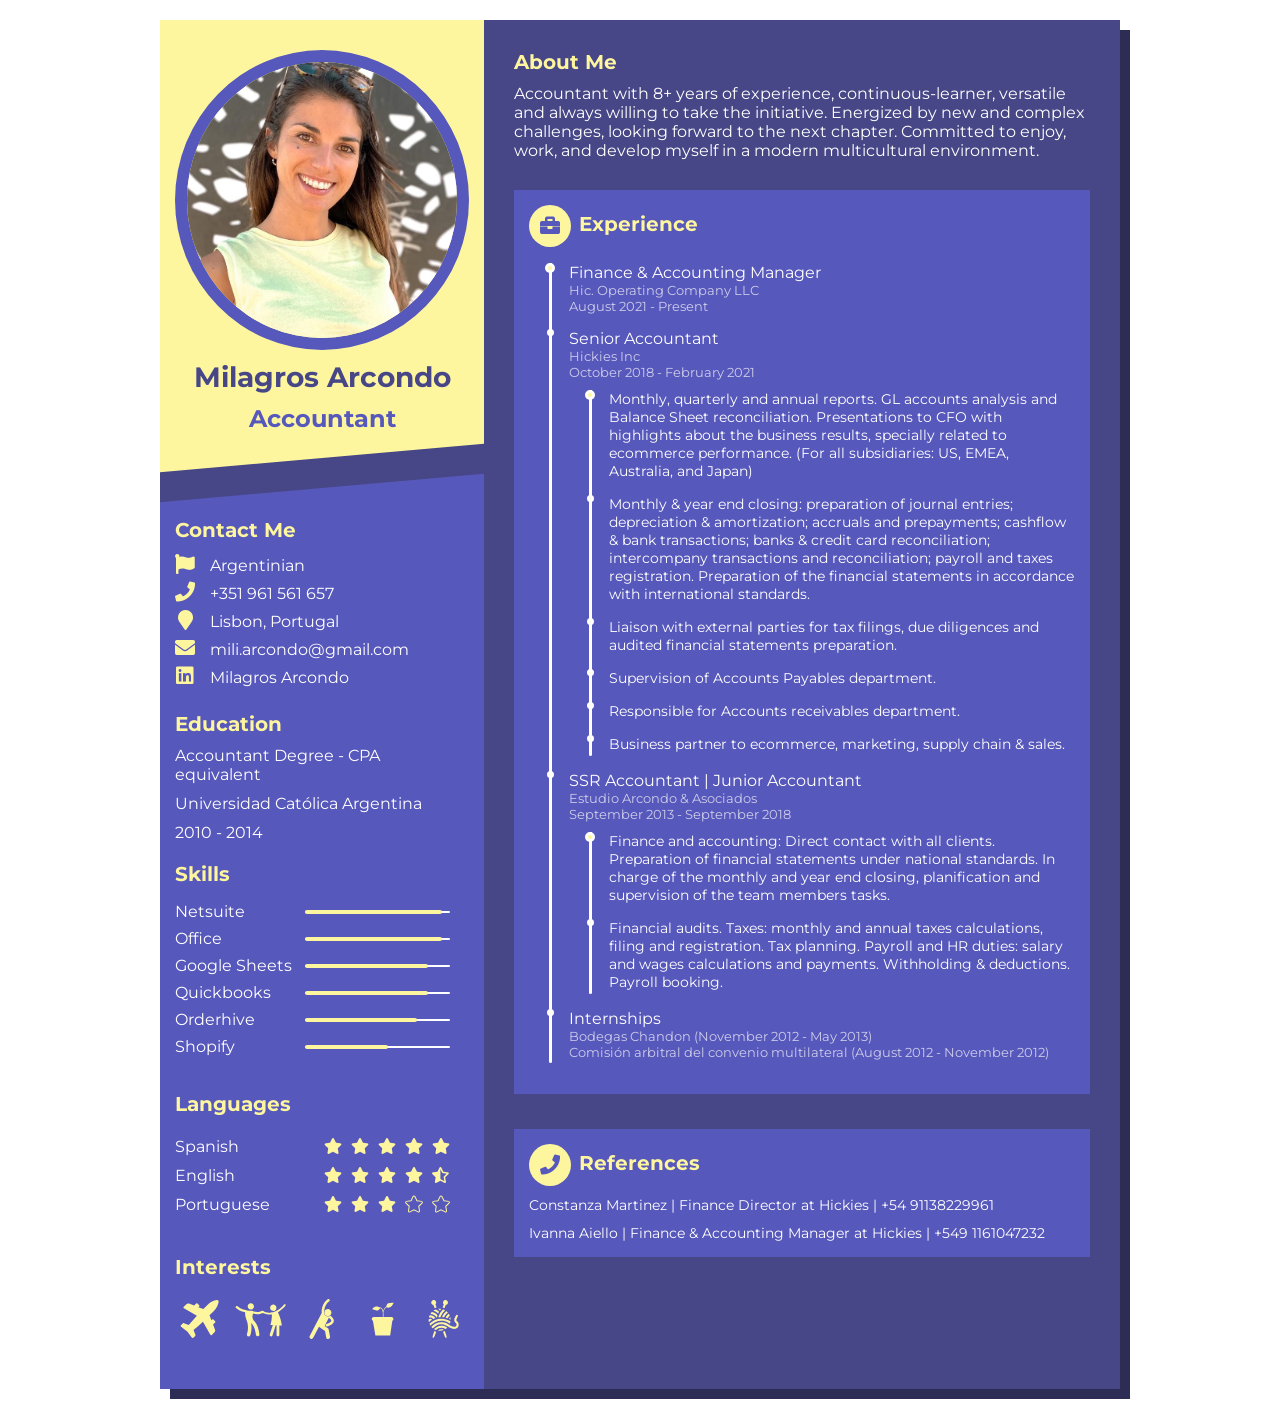
==== index.html @ 3b84fc16 "reorganize" ====
<html>
  <head>
    <meta
      name="viewport"
      content="width=device-width, initial-scale=1"
    />
    <link
      rel="stylesheet"
      href="https://cdnjs.cloudflare.com/ajax/libs/font-awesome/5.2.0/css/all.css"
    />
    <link rel="stylesheet" href="index.css" type="text/css" />
    <script src="https://cdnjs.cloudflare.com/ajax/libs/jquery/2.2.4/jquery.min.js"></script>
    <script src="index.js"></script>
  </head>
  <body>
    <div class="resume">
      <div class="base">
        <div class="profile">
          <div class="photo">
            <img src="./mili.jpeg" alt="Milagros Arcondo" />
          </div>
          <div class="info">
            <h1 class="name">Milagros Arcondo</h1>
            <h2 class="job">Accountant</h2>
          </div>
        </div>

        <div class="contact">
          <h3>Contact Me</h3>
          <div class="call">
            <i class="fas fa-flag"></i><span>Argentinian</span>
          </div>
          <div class="call">
            <a href="tel:+351961561657"
              ><i class="fas fa-phone"></i
              ><span>+351 961 561 657</span></a
            >
          </div>
          <div class="address">
            <a
              href="https://goo.gl/maps/beB5qYhvzQ7PGoXE7?coh=178572&entry=tt"
              ><i class="fas fa-map-marker"></i
              ><span>Lisbon, Portugal</span></a
            >
          </div>
          <div class="email">
            <a href="mailto:mili.arcondo@gmail.com"
              ><i class="fas fa-envelope"></i
              ><span>mili.arcondo@gmail.com</span></a
            >
          </div>
          <!-- <div class="website">
            <a href="http://www.mpoggio.com/" target="_blank">
              <i class="fas fa-home"></i
              ><span>www.mpoggio.com</span></a
            >
          </div> -->
          <div class="website">
            <a
              href="https://www.linkedin.com/in/milagrosarcondo"
              target="_blank"
            >
              <i class="fab fa-linkedin"></i
              ><span>Milagros Arcondo</span></a
            >
          </div>
        </div>
        <div>
          <h3>Education</h3>
          <div>
            <div class="education">
              Accountant Degree - CPA equivalent
            </div>
            <div class="education">
              Universidad Católica Argentina
            </div>
            <div>2010 - 2014</div>
          </div>
        </div>
        <div class="skills-prog">
          <h3>Skills</h3>
          <ul>
            <li data-percent="95">
              <span>Netsuite</span>
              <div class="skills-bar">
                <div class="bar"></div>
              </div>
            </li>
            <li data-percent="95">
              <span>Office</span>
              <div class="skills-bar">
                <div class="bar"></div>
              </div>
            </li>
            <li data-percent="85">
              <span>Google Sheets</span>
              <div class="skills-bar">
                <div class="bar"></div>
              </div>
            </li>
            <li data-percent="85">
              <span>Quickbooks</span>
              <div class="skills-bar">
                <div class="bar"></div>
              </div>
            </li>
            <li data-percent="85">
              <span>Orderhive</span>
              <div class="skills-bar">
                <div class="bar"></div>
              </div>
            </li>
            <li data-percent="75">
              <span>Shopify</span>
              <div class="skills-bar">
                <div class="bar"></div>
              </div>
            </li>
          </ul>
        </div>
        <div class="skills-soft">
          <h3>Languages</h3>

          <ul>
            <li class="list-item">
              <div class="text-container">Spanish</div>
              <div class="stars-container">
                <i class="fas fa-star star"></i>
                <i class="fas fa-star star"></i>
                <i class="fas fa-star star"></i>
                <i class="fas fa-star star"></i>
                <i class="fas fa-star star"></i>
              </div>
            </li>
            <li class="list-item">
              <div class="text-container">English</div>
              <div class="stars-container">
                <i class="fas fa-star star"></i>
                <i class="fas fa-star star"></i>
                <i class="fas fa-star star"></i>
                <i class="fas fa-star star"></i>
                <i class="fas fa-star-half-alt star"></i>
              </div>
            </li>

            <li class="list-item">
              <div class="text-container">Portuguese</div>
              <div class="stars-container">
                <i class="fas fa-star star"></i>
                <i class="fas fa-star star"></i>
                <i class="fas fa-star star"></i>
                <i class="fas fa-star empty-star"></i>
                <i class="fas fa-star empty-star"></i>
              </div>
            </li>
          </ul>
        </div>
        <div class="interests">
          <h3>Interests</h3>
          <div class="interests-items">
            <div class="icon">
              <svg
                width="700pt"
                height="700pt"
                version="1.1"
                viewBox="0 0 700 700"
                xmlns="http://www.w3.org/2000/svg"
                xmlns:xlink="http://www.w3.org/1999/xlink"
              >
                <defs>
                  <symbol id="h" overflow="visible">
                    <path
                      d="m18.766-1.125c-0.96875 0.5-1.9805 0.875-3.0312 1.125-1.043 0.25781-2.1367 0.39062-3.2812 0.39062-3.3984 0-6.0898-0.94531-8.0781-2.8438-1.9922-1.9062-2.9844-4.4844-2.9844-7.7344 0-3.2578 0.99219-5.8359 2.9844-7.7344 1.9883-1.9062 4.6797-2.8594 8.0781-2.8594 1.1445 0 2.2383 0.13281 3.2812 0.39062 1.0508 0.25 2.0625 0.625 3.0312 1.125v4.2188c-0.98047-0.65625-1.9453-1.1406-2.8906-1.4531-0.94922-0.3125-1.9492-0.46875-3-0.46875-1.875 0-3.3516 0.60547-4.4219 1.8125-1.0742 1.1992-1.6094 2.8555-1.6094 4.9688 0 2.1055 0.53516 3.7617 1.6094 4.9688 1.0703 1.1992 2.5469 1.7969 4.4219 1.7969 1.0508 0 2.0508-0.14844 3-0.45312 0.94531-0.3125 1.9102-0.80078 2.8906-1.4688z"
                    />
                  </symbol>
                  <symbol id="c" overflow="visible">
                    <path
                      d="m13.734-11.141c-0.4375-0.19531-0.87109-0.34375-1.2969-0.4375-0.41797-0.10156-0.83984-0.15625-1.2656-0.15625-1.2617 0-2.2305 0.40625-2.9062 1.2188-0.67969 0.80469-1.0156 1.9531-1.0156 3.4531v7.0625h-4.8906v-15.312h4.8906v2.5156c0.625-1 1.3438-1.7266 2.1562-2.1875 0.82031-0.46875 1.8008-0.70312 2.9375-0.70312 0.16406 0 0.34375 0.011719 0.53125 0.03125 0.19531 0.011719 0.47656 0.039062 0.84375 0.078125z"
                    />
                  </symbol>
                  <symbol id="a" overflow="visible">
                    <path
                      d="m17.641-7.7031v1.4062h-11.453c0.125 1.1484 0.53906 2.0078 1.25 2.5781 0.70703 0.57422 1.7031 0.85938 2.9844 0.85938 1.0312 0 2.082-0.14844 3.1562-0.45312 1.082-0.3125 2.1914-0.77344 3.3281-1.3906v3.7656c-1.1562 0.4375-2.3125 0.76562-3.4688 0.98438-1.1562 0.22656-2.3125 0.34375-3.4688 0.34375-2.7734 0-4.9297-0.70312-6.4688-2.1094-1.5312-1.4062-2.2969-3.3789-2.2969-5.9219 0-2.5 0.75391-4.4609 2.2656-5.8906 1.5078-1.4375 3.582-2.1562 6.2188-2.1562 2.4062 0 4.332 0.73047 5.7812 2.1875 1.4453 1.4492 2.1719 3.3828 2.1719 5.7969zm-5.0312-1.625c0-0.92578-0.27344-1.6719-0.8125-2.2344-0.54297-0.57031-1.25-0.85938-2.125-0.85938-0.94922 0-1.7188 0.26562-2.3125 0.79688s-0.96484 1.2969-1.1094 2.2969z"
                    />
                  </symbol>
                  <symbol id="l" overflow="visible">
                    <path
                      d="m9.2188-6.8906c-1.0234 0-1.793 0.17188-2.3125 0.51562-0.51172 0.34375-0.76562 0.85547-0.76562 1.5312 0 0.625 0.20703 1.1172 0.625 1.4688 0.41406 0.34375 0.98828 0.51562 1.7188 0.51562 0.92578 0 1.7031-0.32812 2.3281-0.98438 0.63281-0.66406 0.95312-1.4922 0.95312-2.4844v-0.5625zm7.4688-1.8438v8.7344h-4.9219v-2.2656c-0.65625 0.92969-1.3984 1.6055-2.2188 2.0312-0.82422 0.41406-1.8242 0.625-3 0.625-1.5859 0-2.8711-0.45703-3.8594-1.375-0.99219-0.92578-1.4844-2.1289-1.4844-3.6094 0-1.7891 0.61328-3.1016 1.8438-3.9375 1.2383-0.84375 3.1797-1.2656 5.8281-1.2656h2.8906v-0.39062c0-0.76953-0.30859-1.332-0.92188-1.6875-0.61719-0.36328-1.5703-0.54688-2.8594-0.54688-1.0547 0-2.0312 0.10547-2.9375 0.3125-0.89844 0.21094-1.7305 0.52344-2.5 0.9375v-3.7344c1.0391-0.25 2.0859-0.44141 3.1406-0.57812 1.0625-0.13281 2.125-0.20312 3.1875-0.20312 2.7578 0 4.75 0.54688 5.9688 1.6406 1.2266 1.0859 1.8438 2.8555 1.8438 5.3125z"
                    />
                  </symbol>
                  <symbol id="b" overflow="visible">
                    <path
                      d="m7.7031-19.656v4.3438h5.0469v3.5h-5.0469v6.5c0 0.71094 0.14062 1.1875 0.42188 1.4375s0.83594 0.375 1.6719 0.375h2.5156v3.5h-4.1875c-1.9375 0-3.3125-0.39844-4.125-1.2031-0.80469-0.8125-1.2031-2.1797-1.2031-4.1094v-6.5h-2.4219v-3.5h2.4219v-4.3438z"
                    />
                  </symbol>
                  <symbol id="e" overflow="visible">
                    <path
                      d="m12.766-13.078v-8.2031h4.9219v21.281h-4.9219v-2.2188c-0.66797 0.90625-1.4062 1.5703-2.2188 1.9844s-1.7578 0.625-2.8281 0.625c-1.8867 0-3.4336-0.75-4.6406-2.25-1.2109-1.5-1.8125-3.4258-1.8125-5.7812 0-2.3633 0.60156-4.2969 1.8125-5.7969 1.207-1.5 2.7539-2.25 4.6406-2.25 1.0625 0 2 0.21484 2.8125 0.64062 0.82031 0.42969 1.5664 1.0859 2.2344 1.9688zm-3.2188 9.9219c1.0391 0 1.8359-0.37891 2.3906-1.1406 0.55078-0.76953 0.82812-1.8828 0.82812-3.3438 0-1.457-0.27734-2.5664-0.82812-3.3281-0.55469-0.76953-1.3516-1.1562-2.3906-1.1562-1.043 0-1.8398 0.38672-2.3906 1.1562-0.55469 0.76172-0.82812 1.8711-0.82812 3.3281 0 1.4609 0.27344 2.5742 0.82812 3.3438 0.55078 0.76172 1.3477 1.1406 2.3906 1.1406z"
                    />
                  </symbol>
                  <symbol id="k" overflow="visible">
                    <path
                      d="m10.5-3.1562c1.0508 0 1.8516-0.37891 2.4062-1.1406 0.55078-0.76953 0.82812-1.8828 0.82812-3.3438 0-1.457-0.27734-2.5664-0.82812-3.3281-0.55469-0.76953-1.3555-1.1562-2.4062-1.1562-1.0547 0-1.8594 0.38672-2.4219 1.1562-0.55469 0.77344-0.82812 1.8828-0.82812 3.3281 0 1.4492 0.27344 2.5586 0.82812 3.3281 0.5625 0.77344 1.3672 1.1562 2.4219 1.1562zm-3.25-9.9219c0.67578-0.88281 1.4219-1.5391 2.2344-1.9688 0.82031-0.42578 1.7656-0.64062 2.8281-0.64062 1.8945 0 3.4453 0.75 4.6562 2.25 1.207 1.5 1.8125 3.4336 1.8125 5.7969 0 2.3555-0.60547 4.2812-1.8125 5.7812-1.2109 1.5-2.7617 2.25-4.6562 2.25-1.0625 0-2.0078-0.21094-2.8281-0.625-0.8125-0.42578-1.5586-1.0859-2.2344-1.9844v2.2188h-4.8906v-21.281h4.8906z"
                    />
                  </symbol>
                  <symbol id="j" overflow="visible">
                    <path
                      d="m0.34375-15.312h4.8906l4.125 10.391 3.5-10.391h4.8906l-6.4375 16.766c-0.64844 1.6953-1.4023 2.8828-2.2656 3.5625-0.86719 0.6875-2 1.0312-3.4062 1.0312h-2.8438v-3.2188h1.5312c0.83203 0 1.4375-0.13672 1.8125-0.40625 0.38281-0.26172 0.67969-0.73047 0.89062-1.4062l0.14062-0.42188z"
                    />
                  </symbol>
                  <symbol id="i" overflow="visible">
                    <path
                      d="m14.953-3.7188h-8.2188l-1.3125 3.7188h-5.2812l7.5625-20.406h6.2656l7.5625 20.406h-5.2812zm-6.9062-3.7812h5.5781l-2.7812-8.125z"
                    />
                  </symbol>
                  <symbol id="u" overflow="visible">
                    <path
                      d="m2.3594-15.312h4.8906v15.312h-4.8906zm0-5.9688h4.8906v4h-4.8906z"
                    />
                  </symbol>
                  <symbol id="g" overflow="visible">
                    <path
                      d="m17.75-9.3281v9.3281h-4.9219v-7.1406c0-1.3203-0.03125-2.2344-0.09375-2.7344s-0.16797-0.86719-0.3125-1.1094c-0.1875-0.3125-0.44922-0.55469-0.78125-0.73438-0.32422-0.17578-0.69531-0.26562-1.1094-0.26562-1.0234 0-1.8242 0.39844-2.4062 1.1875-0.58594 0.78125-0.875 1.8711-0.875 3.2656v7.5312h-4.8906v-15.312h4.8906v2.2344c0.73828-0.88281 1.5195-1.5391 2.3438-1.9688 0.83203-0.42578 1.75-0.64062 2.75-0.64062 1.7695 0 3.1133 0.54688 4.0312 1.6406 0.91406 1.0859 1.375 2.6562 1.375 4.7188z"
                    />
                  </symbol>
                  <symbol id="d" overflow="visible">
                    <path
                      d="m9.6406-12.188c-1.0859 0-1.9141 0.39062-2.4844 1.1719-0.57422 0.78125-0.85938 1.9062-0.85938 3.375s0.28516 2.5938 0.85938 3.375c0.57031 0.77344 1.3984 1.1562 2.4844 1.1562 1.0625 0 1.875-0.38281 2.4375-1.1562 0.57031-0.78125 0.85938-1.9062 0.85938-3.375s-0.28906-2.5938-0.85938-3.375c-0.5625-0.78125-1.375-1.1719-2.4375-1.1719zm0-3.5c2.6328 0 4.6914 0.71484 6.1719 2.1406 1.4766 1.418 2.2188 3.3867 2.2188 5.9062 0 2.5117-0.74219 4.4805-2.2188 5.9062-1.4805 1.418-3.5391 2.125-6.1719 2.125-2.6484 0-4.7148-0.70703-6.2031-2.125-1.4922-1.4258-2.2344-3.3945-2.2344-5.9062 0-2.5195 0.74219-4.4883 2.2344-5.9062 1.4883-1.4258 3.5547-2.1406 6.2031-2.1406z"
                    />
                  </symbol>
                  <symbol id="t" overflow="visible">
                    <path
                      d="m9.5469-12.125c-1.043 0-1.8398 0.38672-2.3906 1.1562-0.55469 0.76172-0.82812 1.8711-0.82812 3.3281 0 1.4609 0.27344 2.5742 0.82812 3.3438 0.55078 0.76172 1.3477 1.1406 2.3906 1.1406 1.0391 0 1.8359-0.37891 2.3906-1.1406 0.55078-0.76953 0.82812-1.8828 0.82812-3.3438 0-1.457-0.27734-2.5664-0.82812-3.3281-0.55469-0.76953-1.3516-1.1562-2.3906-1.1562zm3.2188 9.9062c-0.66797 0.90625-1.4062 1.5703-2.2188 1.9844s-1.7578 0.625-2.8281 0.625c-1.8867 0-3.4336-0.75-4.6406-2.25-1.2109-1.5-1.8125-3.4258-1.8125-5.7812 0-2.3633 0.60156-4.2891 1.8125-5.7812 1.207-1.4883 2.7539-2.2344 4.6406-2.2344 1.0703 0 2.0156 0.21484 2.8281 0.64062 0.8125 0.41797 1.5508 1.0742 2.2188 1.9688v-2.2656h4.9219v21.141h-4.9219z"
                    />
                  </symbol>
                  <symbol id="f" overflow="visible">
                    <path
                      d="m2.1875-5.9688v-9.3438h4.9219v1.5312c0 0.83594-0.007813 1.875-0.015625 3.125-0.011719 1.25-0.015625 2.0859-0.015625 2.5 0 1.2422 0.03125 2.1328 0.09375 2.6719 0.070313 0.54297 0.17969 0.93359 0.32812 1.1719 0.20703 0.32422 0.47266 0.57422 0.79688 0.75 0.32031 0.16797 0.69141 0.25 1.1094 0.25 1.0195 0 1.8203-0.39062 2.4062-1.1719 0.58203-0.78125 0.875-1.8672 0.875-3.2656v-7.5625h4.8906v15.312h-4.8906v-2.2188c-0.74219 0.89844-1.5234 1.5586-2.3438 1.9844-0.82422 0.41406-1.7344 0.625-2.7344 0.625-1.7617 0-3.1055-0.53906-4.0312-1.625-0.92969-1.082-1.3906-2.6602-1.3906-4.7344z"
                    />
                  </symbol>
                  <symbol id="s" overflow="visible">
                    <path
                      d="m12.422-21.281v3.2188h-2.7031c-0.6875 0-1.1719 0.125-1.4531 0.375-0.27344 0.25-0.40625 0.6875-0.40625 1.3125v1.0625h4.1875v3.5h-4.1875v11.812h-4.8906v-11.812h-2.4375v-3.5h2.4375v-1.0625c0-1.6641 0.46094-2.8984 1.3906-3.7031 0.92578-0.80078 2.3672-1.2031 4.3281-1.2031z"
                    />
                  </symbol>
                  <symbol id="r" overflow="visible">
                    <path
                      d="m16.547-12.766c0.61328-0.94531 1.3477-1.6719 2.2031-2.1719 0.85156-0.5 1.7891-0.75 2.8125-0.75 1.7578 0 3.0977 0.54688 4.0156 1.6406 0.92578 1.0859 1.3906 2.6562 1.3906 4.7188v9.3281h-4.9219v-7.9844-0.35938c0.007813-0.13281 0.015625-0.32031 0.015625-0.5625 0-1.082-0.16406-1.8633-0.48438-2.3438-0.3125-0.48828-0.82422-0.73438-1.5312-0.73438-0.92969 0-1.6484 0.38672-2.1562 1.1562-0.51172 0.76172-0.77344 1.8672-0.78125 3.3125v7.5156h-4.9219v-7.9844c0-1.6953-0.14844-2.7852-0.4375-3.2656-0.29297-0.48828-0.8125-0.73438-1.5625-0.73438-0.9375 0-1.6641 0.38672-2.1719 1.1562-0.51172 0.76172-0.76562 1.8594-0.76562 3.2969v7.5312h-4.9219v-15.312h4.9219v2.2344c0.60156-0.86328 1.2891-1.5156 2.0625-1.9531 0.78125-0.4375 1.6406-0.65625 2.5781-0.65625 1.0625 0 2 0.25781 2.8125 0.76562 0.8125 0.51172 1.4258 1.2305 1.8438 2.1562z"
                    />
                  </symbol>
                  <symbol id="q" overflow="visible">
                    <path
                      d="m17.75-9.3281v9.3281h-4.9219v-7.1094c0-1.3438-0.03125-2.2656-0.09375-2.7656s-0.16797-0.86719-0.3125-1.1094c-0.1875-0.3125-0.44922-0.55469-0.78125-0.73438-0.32422-0.17578-0.69531-0.26562-1.1094-0.26562-1.0234 0-1.8242 0.39844-2.4062 1.1875-0.58594 0.78125-0.875 1.8711-0.875 3.2656v7.5312h-4.8906v-21.281h4.8906v8.2031c0.73828-0.88281 1.5195-1.5391 2.3438-1.9688 0.83203-0.42578 1.75-0.64062 2.75-0.64062 1.7695 0 3.1133 0.54688 4.0312 1.6406 0.91406 1.0859 1.375 2.6562 1.375 4.7188z"
                    />
                  </symbol>
                  <symbol id="p" overflow="visible">
                    <path
                      d="m2.5781-20.406h5.875l7.4219 14v-14h4.9844v20.406h-5.875l-7.4219-14v14h-4.9844z"
                    />
                  </symbol>
                  <symbol id="o" overflow="visible">
                    <path
                      d="m2.5781-20.406h8.7344c2.5938 0 4.582 0.57812 5.9688 1.7344 1.3945 1.1484 2.0938 2.7891 2.0938 4.9219 0 2.1367-0.69922 3.7812-2.0938 4.9375-1.3867 1.1562-3.375 1.7344-5.9688 1.7344h-3.4844v7.0781h-5.25zm5.25 3.8125v5.7031h2.9219c1.0195 0 1.8047-0.25 2.3594-0.75 0.5625-0.5 0.84375-1.2031 0.84375-2.1094 0-0.91406-0.28125-1.6172-0.84375-2.1094-0.55469-0.48828-1.3398-0.73438-2.3594-0.73438z"
                    />
                  </symbol>
                  <symbol id="n" overflow="visible">
                    <path
                      d="m2.3594-15.312h4.8906v15.031c0 2.0508-0.49609 3.6172-1.4844 4.7031-0.98047 1.082-2.4062 1.625-4.2812 1.625h-2.4219v-3.2188h0.85938c0.92578 0 1.5625-0.21094 1.9062-0.625 0.35156-0.41797 0.53125-1.2461 0.53125-2.4844zm0-5.9688h4.8906v4h-4.8906z"
                    />
                  </symbol>
                  <symbol id="m" overflow="visible">
                    <path
                      d="m14.719-14.828v3.9844c-0.65625-0.45703-1.3242-0.79688-2-1.0156-0.66797-0.21875-1.3594-0.32812-2.0781-0.32812-1.3672 0-2.4336 0.40234-3.2031 1.2031-0.76172 0.79297-1.1406 1.9062-1.1406 3.3438 0 1.4297 0.37891 2.543 1.1406 3.3438 0.76953 0.79297 1.8359 1.1875 3.2031 1.1875 0.75781 0 1.4844-0.10938 2.1719-0.32812 0.6875-0.22656 1.3203-0.56641 1.9062-1.0156v4c-0.76172 0.28125-1.5391 0.48828-2.3281 0.625-0.78125 0.14453-1.5742 0.21875-2.375 0.21875-2.7617 0-4.9219-0.70703-6.4844-2.125-1.5547-1.4141-2.3281-3.3828-2.3281-5.9062 0-2.5312 0.77344-4.5039 2.3281-5.9219 1.5625-1.4141 3.7227-2.125 6.4844-2.125 0.80078 0 1.5938 0.074219 2.375 0.21875 0.78125 0.13672 1.5547 0.35156 2.3281 0.64062z"
                    />
                  </symbol>
                </defs>
                <g>
                  <path
                    d="m552.72 164.08c33.602-33.602 56-77.84 62.719-124.88 2.2383-14.559-10.078-26.879-24.641-24.641-47.039 7.2812-91.281 29.121-124.88 62.719l-64.398 64.402-70-26.879 14-14c2.8008-2.8008 2.8008-7.8398 0-10.641l-30.238-30.238c-2.8008-2.8008-7.8398-2.8008-10.641 0l-31.922 31.922-71.68-27.441c-12.32-5.0391-26.879-1.6797-36.398 7.8398l-37.52 37.52c-6.1602 6.1602-4.4805 15.68 2.8008 20.16l180.88 103.6c-39.762 42.559-77.84 86.801-114.24 132.16l-66.641-26.879c-5.6016-2.2383-11.762-1.1211-16.238 3.3594l-25.199 25.199c-6.7188 6.7188-5.6016 17.359 1.6797 22.398l86.234 63.844 63.281 86.238c5.6016 7.2812 16.238 8.3984 22.398 1.6797l25.199-25.199c4.4805-4.4805 5.6016-10.641 3.3594-16.238l-26.879-66.641c45.359-36.398 89.602-74.48 132.16-114.24l103.6 180.88c3.9219 7.2812 14 8.3984 20.16 2.8008l37.52-37.52c9.5195-9.5195 12.32-23.52 7.8398-36.398l-27.441-71.68 31.922-31.922c2.8008-2.8008 2.8008-7.8398 0-10.641l-30.238-30.238c-2.8008-2.8008-7.8398-2.8008-10.641 0l-14 14-26.879-70z"
                  />
                </g>
              </svg>
            </div>
            <div class="icon">
              <svg
                width="700pt"
                height="700pt"
                version="1.1"
                viewBox="0 0 700 700"
                xmlns="http://www.w3.org/2000/svg"
                xmlns:xlink="http://www.w3.org/1999/xlink"
              >
                <defs>
                  <symbol id="u" overflow="visible">
                    <path
                      d="m6.6094-0.39062c-0.34375 0.17969-0.70312 0.30859-1.0781 0.39062-0.36719 0.09375-0.74609 0.14062-1.1406 0.14062-1.1992 0-2.1523-0.33203-2.8594-1-0.69922-0.67578-1.0469-1.5859-1.0469-2.7344 0-1.1445 0.34766-2.0508 1.0469-2.7188 0.70703-0.66406 1.6602-1 2.8594-1 0.39453 0 0.77344 0.046875 1.1406 0.14062 0.375 0.085937 0.73438 0.21484 1.0781 0.39062v1.4844c-0.34375-0.22656-0.68359-0.39453-1.0156-0.5-0.33594-0.11328-0.6875-0.17188-1.0625-0.17188-0.65625 0-1.1797 0.21484-1.5625 0.64062-0.375 0.41797-0.5625 0.99609-0.5625 1.7344 0 0.75 0.1875 1.3398 0.5625 1.7656 0.38281 0.41797 0.90625 0.625 1.5625 0.625 0.375 0 0.72656-0.050781 1.0625-0.15625 0.33203-0.11328 0.67188-0.28516 1.0156-0.51562z"
                    />
                  </symbol>
                  <symbol id="e" overflow="visible">
                    <path
                      d="m4.8281-3.9219c-0.14844-0.070313-0.29688-0.125-0.45312-0.15625-0.14844-0.03125-0.29297-0.046875-0.4375-0.046875-0.44922 0-0.79297 0.14062-1.0312 0.42188-0.24219 0.28125-0.35938 0.6875-0.35938 1.2188v2.4844h-1.7188v-5.3906h1.7188v0.89062c0.22656-0.35156 0.48438-0.60938 0.76562-0.76562 0.28906-0.16406 0.63281-0.25 1.0312-0.25 0.0625 0 0.125 0.007813 0.1875 0.015625 0.070312 0 0.17188 0.007812 0.29688 0.015625z"
                    />
                  </symbol>
                  <symbol id="b" overflow="visible">
                    <path
                      d="m6.2031-2.7031v0.48438h-4.0156c0.039062 0.40625 0.1875 0.71484 0.4375 0.92188 0.25 0.19922 0.59766 0.29688 1.0469 0.29688 0.36328 0 0.73438-0.050781 1.1094-0.15625 0.38281-0.11328 0.77344-0.28125 1.1719-0.5v1.3281c-0.40625 0.15625-0.8125 0.27344-1.2188 0.34375-0.40625 0.082031-0.8125 0.125-1.2188 0.125-0.98047 0-1.7422-0.24219-2.2812-0.73438-0.54297-0.5-0.8125-1.1953-0.8125-2.0938 0-0.88281 0.26562-1.5781 0.79688-2.0781s1.2578-0.75 2.1875-0.75c0.85156 0 1.5312 0.25781 2.0312 0.76562 0.50781 0.51172 0.76562 1.1953 0.76562 2.0469zm-1.7656-0.57812c0-0.33203-0.10156-0.59766-0.29688-0.79688-0.1875-0.19531-0.43359-0.29688-0.73438-0.29688-0.33594 0-0.60547 0.09375-0.8125 0.28125-0.21094 0.1875-0.33984 0.46094-0.39062 0.8125z"
                    />
                  </symbol>
                  <symbol id="d" overflow="visible">
                    <path
                      d="m3.25-2.4219c-0.36719 0-0.64062 0.0625-0.82812 0.1875-0.17969 0.11719-0.26562 0.29297-0.26562 0.53125 0 0.21875 0.070312 0.39062 0.21875 0.51562 0.14453 0.125 0.34766 0.1875 0.60938 0.1875 0.32031 0 0.59375-0.11328 0.8125-0.34375 0.22656-0.23828 0.34375-0.53516 0.34375-0.89062v-0.1875zm2.625-0.65625v3.0781h-1.7344v-0.79688c-0.23047 0.32422-0.49219 0.5625-0.78125 0.71875-0.29297 0.14453-0.64062 0.21875-1.0469 0.21875-0.5625 0-1.0234-0.16016-1.375-0.48438-0.34375-0.33203-0.51562-0.75781-0.51562-1.2812 0-0.625 0.21875-1.082 0.65625-1.375 0.4375-0.30078 1.1172-0.45312 2.0469-0.45312h1.0156v-0.14062c0-0.26953-0.10938-0.46875-0.32812-0.59375-0.21094-0.125-0.54297-0.1875-1-0.1875-0.36719 0-0.71094 0.039062-1.0312 0.10938-0.32422 0.074219-0.62109 0.18359-0.89062 0.32812v-1.3125c0.375-0.082031 0.74219-0.14453 1.1094-0.1875 0.375-0.050781 0.75-0.078125 1.125-0.078125 0.96875 0 1.6641 0.19531 2.0938 0.57812 0.4375 0.375 0.65625 0.99609 0.65625 1.8594z"
                    />
                  </symbol>
                  <symbol id="c" overflow="visible">
                    <path
                      d="m2.7031-6.9219v1.5312h1.7812v1.2344h-1.7812v2.2812c0 0.25 0.050781 0.42188 0.15625 0.51562 0.10156 0.085937 0.30078 0.125 0.59375 0.125h0.89062v1.2344h-1.4844c-0.67969 0-1.1641-0.14062-1.4531-0.42188-0.28125-0.28906-0.42188-0.77344-0.42188-1.4531v-2.2812h-0.85938v-1.2344h0.85938v-1.5312z"
                    />
                  </symbol>
                  <symbol id="k" overflow="visible">
                    <path
                      d="m4.5-4.6094v-2.875h1.7344v7.4844h-1.7344v-0.78125c-0.24219 0.32422-0.50781 0.55859-0.79688 0.70312-0.28125 0.14453-0.60938 0.21875-0.98438 0.21875-0.66797 0-1.2148-0.25781-1.6406-0.78125-0.42969-0.53125-0.64062-1.2109-0.64062-2.0469 0-0.83203 0.21094-1.5078 0.64062-2.0312 0.42578-0.53125 0.97266-0.79688 1.6406-0.79688 0.375 0 0.70312 0.074219 0.98438 0.21875 0.28906 0.14844 0.55469 0.375 0.79688 0.6875zm-1.1406 3.5c0.36328 0 0.64453-0.13281 0.84375-0.40625 0.19531-0.26953 0.29688-0.66016 0.29688-1.1719 0-0.51953-0.10156-0.91016-0.29688-1.1719-0.19922-0.26953-0.48047-0.40625-0.84375-0.40625-0.36719 0-0.64844 0.13672-0.84375 0.40625-0.1875 0.26172-0.28125 0.65234-0.28125 1.1719 0 0.51172 0.09375 0.90234 0.28125 1.1719 0.19531 0.27344 0.47656 0.40625 0.84375 0.40625z"
                    />
                  </symbol>
                  <symbol id="j" overflow="visible">
                    <path
                      d="m3.7031-1.1094c0.36328 0 0.64062-0.13281 0.82812-0.40625 0.19531-0.26953 0.29688-0.66016 0.29688-1.1719 0-0.51953-0.10156-0.91016-0.29688-1.1719-0.1875-0.26953-0.46484-0.40625-0.82812-0.40625-0.375 0-0.66406 0.13672-0.85938 0.40625-0.19922 0.27344-0.29688 0.66406-0.29688 1.1719 0 0.51172 0.097656 0.90234 0.29688 1.1719 0.19531 0.27344 0.48438 0.40625 0.85938 0.40625zm-1.1562-3.5c0.23828-0.3125 0.50391-0.53906 0.79688-0.6875 0.28906-0.14453 0.625-0.21875 1-0.21875 0.65625 0 1.1953 0.26562 1.625 0.79688 0.42578 0.52344 0.64062 1.1992 0.64062 2.0312 0 0.83594-0.21484 1.5156-0.64062 2.0469-0.42969 0.52344-0.96875 0.78125-1.625 0.78125-0.375 0-0.71094-0.074219-1-0.21875-0.29297-0.15625-0.55859-0.39062-0.79688-0.70312v0.78125h-1.7188v-7.4844h1.7188z"
                    />
                  </symbol>
                  <symbol id="g" overflow="visible">
                    <path
                      d="m0.125-5.3906h1.7188l1.4531 3.6562 1.2344-3.6562h1.7188l-2.2656 5.9062c-0.23047 0.59375-0.49609 1.0078-0.79688 1.25-0.30469 0.23828-0.70312 0.35938-1.2031 0.35938h-1v-1.125h0.54688c0.28906 0 0.5-0.046875 0.625-0.14062 0.13281-0.09375 0.23828-0.26172 0.3125-0.5l0.046875-0.15625z"
                    />
                  </symbol>
                  <symbol id="i" overflow="visible">
                    <path
                      d="m7.3594-0.53125c-0.46094 0.21875-0.9375 0.38672-1.4375 0.5-0.49219 0.11328-1 0.17188-1.5312 0.17188-1.1992 0-2.1523-0.33203-2.8594-1-0.69922-0.67578-1.0469-1.5859-1.0469-2.7344 0-1.1562 0.35156-2.0625 1.0625-2.7188 0.71875-0.66406 1.6953-1 2.9375-1 0.47656 0 0.9375 0.046875 1.375 0.14062 0.4375 0.085937 0.84766 0.21484 1.2344 0.39062v1.4844c-0.39844-0.22656-0.79297-0.39453-1.1875-0.5-0.39844-0.11328-0.79297-0.17188-1.1875-0.17188-0.74219 0-1.3125 0.21094-1.7188 0.625-0.39844 0.40625-0.59375 0.99219-0.59375 1.75 0 0.76172 0.19141 1.3516 0.57812 1.7656 0.38281 0.41797 0.92969 0.625 1.6406 0.625 0.19531 0 0.375-0.007813 0.53125-0.03125 0.16406-0.03125 0.31641-0.070313 0.45312-0.125v-1.3906h-1.125v-1.2344h2.875z"
                    />
                  </symbol>
                  <symbol id="f" overflow="visible">
                    <path
                      d="m6.25-3.2812v3.2812h-1.7344v-2.5156c0-0.46875-0.011719-0.78516-0.03125-0.95312-0.023437-0.17578-0.058594-0.30469-0.10938-0.39062-0.0625-0.11328-0.15625-0.20312-0.28125-0.26562-0.11719-0.0625-0.24609-0.09375-0.39062-0.09375-0.35547 0-0.63672 0.14062-0.84375 0.42188-0.21094 0.27344-0.3125 0.65234-0.3125 1.1406v2.6562h-1.7188v-5.3906h1.7188v0.78125c0.25781-0.3125 0.53516-0.53906 0.82812-0.6875 0.28906-0.14453 0.61328-0.21875 0.96875-0.21875 0.625 0 1.0977 0.19531 1.4219 0.57812 0.32031 0.375 0.48438 0.92969 0.48438 1.6562z"
                    />
                  </symbol>
                  <symbol id="t" overflow="visible">
                    <path
                      d="m0.90625-7.1875h1.8594v2.625l2.6719-2.625h2.1406l-3.4531 3.4062 3.8125 3.7812h-2.3125l-2.8594-2.8281v2.8281h-1.8594z"
                    />
                  </symbol>
                  <symbol id="h" overflow="visible">
                    <path
                      d="m6.25-3.2812v3.2812h-1.7344v-2.5c0-0.47656-0.011719-0.80078-0.03125-0.96875-0.023437-0.17578-0.058594-0.30469-0.10938-0.39062-0.0625-0.11328-0.15625-0.20312-0.28125-0.26562-0.11719-0.0625-0.24609-0.09375-0.39062-0.09375-0.35547 0-0.63672 0.14062-0.84375 0.42188-0.21094 0.27344-0.3125 0.65234-0.3125 1.1406v2.6562h-1.7188v-7.4844h1.7188v2.875c0.25781-0.3125 0.53516-0.53906 0.82812-0.6875 0.28906-0.14453 0.61328-0.21875 0.96875-0.21875 0.625 0 1.0977 0.19531 1.4219 0.57812 0.32031 0.375 0.48438 0.92969 0.48438 1.6562z"
                    />
                  </symbol>
                  <symbol id="a" overflow="visible">
                    <path
                      d="m3.3906-4.2969c-0.375 0-0.66797 0.14062-0.875 0.42188-0.19922 0.27344-0.29688 0.66797-0.29688 1.1875 0 0.51172 0.097656 0.90625 0.29688 1.1875 0.20703 0.27344 0.5 0.40625 0.875 0.40625s0.66016-0.13281 0.85938-0.40625c0.19531-0.28125 0.29688-0.67578 0.29688-1.1875 0-0.51953-0.10156-0.91406-0.29688-1.1875-0.19922-0.28125-0.48438-0.42188-0.85938-0.42188zm0-1.2188c0.92578 0 1.6484 0.25 2.1719 0.75 0.51953 0.5 0.78125 1.1953 0.78125 2.0781 0 0.88672-0.26172 1.5781-0.78125 2.0781-0.52344 0.5-1.2461 0.75-2.1719 0.75-0.92969 0-1.6562-0.25-2.1875-0.75-0.52344-0.5-0.78125-1.1914-0.78125-2.0781 0-0.88281 0.25781-1.5781 0.78125-2.0781 0.53125-0.5 1.2578-0.75 2.1875-0.75z"
                    />
                  </symbol>
                  <symbol id="s" overflow="visible">
                    <path
                      d="m0.90625-7.1875h1.8594v5.7812h3.25v1.4062h-5.1094z"
                    />
                  </symbol>
                  <symbol id="r" overflow="visible">
                    <path
                      d="m4.375-7.4844v1.125h-0.95312c-0.24219 0-0.41406 0.046875-0.51562 0.14062-0.09375 0.085938-0.14062 0.23438-0.14062 0.45312v0.375h1.4688v1.2344h-1.4688v4.1562h-1.7188v-4.1562h-0.85938v-1.2344h0.85938v-0.375c0-0.58203 0.16016-1.0156 0.48438-1.2969 0.33203-0.28125 0.84375-0.42188 1.5312-0.42188z"
                    />
                  </symbol>
                  <symbol id="q" overflow="visible">
                    <path
                      d="m5.8281-4.5c0.21875-0.33203 0.47266-0.58203 0.76562-0.75 0.30078-0.17578 0.63281-0.26562 1-0.26562 0.61328 0 1.082 0.19531 1.4062 0.57812 0.33203 0.375 0.5 0.92969 0.5 1.6562v3.2812h-1.7344v-2.8125-0.125-0.20312c0-0.375-0.058594-0.64453-0.17188-0.8125-0.10547-0.17578-0.28125-0.26562-0.53125-0.26562-0.33594 0-0.58984 0.13672-0.76562 0.40625-0.17969 0.27344-0.27344 0.66406-0.28125 1.1719v2.6406h-1.7188v-2.8125c0-0.59375-0.054687-0.97266-0.15625-1.1406-0.10547-0.17578-0.28906-0.26562-0.54688-0.26562-0.33594 0-0.59375 0.13672-0.78125 0.40625-0.17969 0.27344-0.26562 0.65625-0.26562 1.1562v2.6562h-1.7344v-5.3906h1.7344v0.78125c0.21875-0.30078 0.46094-0.52344 0.73438-0.67188 0.26953-0.15625 0.57031-0.23438 0.90625-0.23438 0.375 0 0.70312 0.089844 0.98438 0.26562 0.28906 0.17969 0.50781 0.42969 0.65625 0.75z"
                    />
                  </symbol>
                  <symbol id="p" overflow="visible">
                    <path
                      d="m0.90625-7.1875h2.0625l2.625 4.9219v-4.9219h1.75v7.1875h-2.0625l-2.625-4.9375v4.9375h-1.75z"
                    />
                  </symbol>
                  <symbol id="o" overflow="visible">
                    <path
                      d="m0.76562-2.0938v-3.2969h1.7344v0.53125 1.1094 0.875c0 0.4375 0.007812 0.75781 0.03125 0.95312 0.019531 0.1875 0.054688 0.32422 0.10938 0.40625 0.070313 0.11719 0.16406 0.20312 0.28125 0.26562 0.11328 0.054688 0.24219 0.078125 0.39062 0.078125 0.35156 0 0.63281-0.13281 0.84375-0.40625 0.20703-0.28125 0.3125-0.66406 0.3125-1.1562v-2.6562h1.7188v5.3906h-1.7188v-0.78125c-0.26172 0.3125-0.53906 0.54688-0.82812 0.70312-0.29297 0.14453-0.60938 0.21875-0.95312 0.21875-0.625 0-1.1055-0.1875-1.4375-0.5625-0.32422-0.38281-0.48438-0.94141-0.48438-1.6719z"
                    />
                  </symbol>
                  <symbol id="n" overflow="visible">
                    <path
                      d="m0.90625-7.1875h3.0781c0.91406 0 1.6172 0.20312 2.1094 0.60938 0.48828 0.40625 0.73438 0.98438 0.73438 1.7344s-0.24609 1.3281-0.73438 1.7344c-0.49219 0.40625-1.1953 0.60938-2.1094 0.60938h-1.2188v2.5h-1.8594zm1.8594 1.3438v2h1.0156c0.36328 0 0.64062-0.082031 0.82812-0.25 0.19531-0.17578 0.29688-0.42578 0.29688-0.75 0-0.32031-0.10156-0.56641-0.29688-0.73438-0.1875-0.17578-0.46484-0.26562-0.82812-0.26562z"
                    />
                  </symbol>
                  <symbol id="m" overflow="visible">
                    <path
                      d="m0.82812-5.3906h1.7188v5.2969c0 0.71875-0.17188 1.2656-0.51562 1.6406-0.34375 0.38281-0.84375 0.57812-1.5 0.57812h-0.85938v-1.125h0.29688c0.33203 0 0.55469-0.078125 0.67188-0.23438 0.125-0.14844 0.1875-0.43359 0.1875-0.85938zm0-2.0938h1.7188v1.4062h-1.7188z"
                    />
                  </symbol>
                  <symbol id="l" overflow="visible">
                    <path
                      d="m5.1875-5.2188v1.4062c-0.24219-0.16406-0.48047-0.28516-0.71875-0.35938-0.23047-0.082031-0.46875-0.125-0.71875-0.125-0.49219 0-0.87109 0.14062-1.1406 0.42188-0.26172 0.28125-0.39062 0.67969-0.39062 1.1875 0 0.5 0.12891 0.89062 0.39062 1.1719 0.26953 0.28125 0.64844 0.42188 1.1406 0.42188 0.26953 0 0.52344-0.035156 0.76562-0.10938 0.23828-0.082031 0.46094-0.20312 0.67188-0.35938v1.4062c-0.27344 0.09375-0.54688 0.16406-0.82812 0.21875-0.27344 0.050781-0.54688 0.078125-0.82812 0.078125-0.98047 0-1.7461-0.25-2.2969-0.75-0.54297-0.5-0.8125-1.1914-0.8125-2.0781 0-0.89453 0.26953-1.5859 0.8125-2.0781 0.55078-0.5 1.3164-0.75 2.2969-0.75 0.28125 0 0.55469 0.027344 0.82812 0.078125 0.28125 0.042969 0.55469 0.11719 0.82812 0.21875z"
                    />
                  </symbol>
                </defs>
                <g>
                  <path
                    d="m256.23 98.621c3.1602 24.281-13.961 46.523-38.242 49.684-24.277 3.1562-46.523-13.965-49.68-38.246-3.1602-24.277 13.961-46.523 38.242-49.68 24.281-3.1602 46.523 13.965 49.68 38.242"
                  />
                  <path
                    d="m538.72 80.188c23.574 6.6016 37.336 31.062 30.738 54.637-6.6016 23.57-31.062 37.332-54.637 30.73-23.574-6.5977-37.336-31.059-30.738-54.633 6.6016-23.574 31.062-37.332 54.637-30.734"
                  />
                  <path
                    d="m694.34 74.652c-5.8711-3.9492-13.832-2.3867-17.77 3.4844-18.984 28.34-48.504 52.402-73.273 68.969-12.371 8.3008-23.539 14.773-31.559 19.137-4.0117 2.1836-7.2305 3.8438-9.4258 4.9414-1.0977 0.55078-1.9375 0.96094-2.4922 1.2305-0.55469 0.26563-0.76953 0.36328-0.76953 0.36328-0.050781 0.023437-0.09375 0.050781-0.14062 0.074218-4.6758 0.82422-9.8828 2.0508-15.641 3.9062-9.5 3.0625-16.961 6.4492-22.637 9.5195-0.58984 0.16797-1.1797 0.36719-1.7539 0.625v-0.003906c-0.48047 0.20312-13.984 5.9648-39.023 5.9688-20.547-0.011719-48.949-3.8984-84.52-18.18-0.23438-0.74609-0.50391-1.4883-0.85547-2.2109-3.8086-7.832-13.234-11.094-21.066-7.2891-26.02 12.617-49.98 16.621-70.418 16.629-19.051 0.003906-35.008-3.5469-46.062-7.0586-5.5273-1.7539-9.8164-3.4922-12.637-4.7422-1.4102-0.62891-2.4531-1.1328-3.0938-1.4492-0.32422-0.16406-0.54297-0.28125-0.66016-0.34375-0.058593-0.03125-0.097656-0.050781-0.10156-0.054687l-0.003906 0.003906c-2.0156-1.1094-4.168-1.7148-6.3242-1.8867-0.25781-0.042968-0.52344-0.10938-0.77734-0.13281-24.656-2.2109-49.312-4.4258-73.973-6.6367-0.31641-0.03125-0.67188-0.015625-1.0156-0.011719-6.1445-0.82031-26.207-3.9375-50.531-11.875-26.301-8.543-57.395-22.797-81.383-44.898-6.4141-5.8906-16.383-5.4648-22.277 0.94922-5.8867 6.4102-5.4609 16.379 0.94922 22.273 30.902 28.305 68.645 44.211 98.652 53.457 10.789 3.3047 20.594 5.7305 28.773 7.4883-2.2109 46.957 8.3047 76.25 24.828 119.48 0.125 0.35547 0.23047 0.71484 0.375 1.0664h-0.003907c0.21094 0.44531 14.867 37.391 14.824 91.648-0.003906 27.246-3.6406 58.855-14.473 92.773-4.1406 12.957 3.0078 26.816 15.969 30.957 2.4922 0.79688 5.0156 1.1758 7.4961 1.1758 10.43 0 20.117-6.6797 23.461-17.148 12.562-39.348 16.805-76.133 16.805-107.76-0.019532-25.953-2.8398-48.418-6.2773-66.195 6.3203 5.7422 16.816 16.852 27.91 35.43 15.836 26.578 32.992 68.512 40.117 132.59 1.3984 12.598 12.066 21.918 24.453 21.922 0.90625 0 1.8242-0.050782 2.7461-0.15234 13.516-1.5 23.266-13.676 21.766-27.199-8.5664-77.516-31.223-129.31-52.707-161.87-11.352-17.234-22.305-29.039-30.48-36.574-20.121-40.992-16.766-64.969-5.0781-93.266 13.629 4.6211 33.895 9.5273 58.727 9.5625h0.09375c22.875 0.003906 49.594-4.3086 77.816-16.883 40.68 17.066 74.16 22.035 98.953 22.027 10.816 0 19.926-0.94141 27.312-2.1797 1.1953 51.395-6.3477 100.9-21.125 146.47 11.457 0.80469 22.918 1.6094 34.375 2.4102l-42.984 132.27c-3.3633 10.352 2.3008 21.469 12.648 24.832 10.348 3.3633 21.469-2.3008 24.832-12.648l46.02-141.61c3.7344 0.26172 7.4648 0.52344 11.199 0.78516v134.69c0 10.883 8.8242 19.703 19.703 19.703 10.883 0 19.703-8.8203 19.703-19.703v-131.93c11.523 0.80859 23.043 1.6172 34.566 2.4219-7.4531-67.867-26.578-131.79-54.957-189.26 7.5312-4.3047 16.598-9.7852 26.414-16.371 26.34-17.715 58.188-43.207 80.262-75.953 3.9492-5.8672 2.3906-13.824-3.4805-17.77z"
                  />
                </g>
              </svg>
            </div>
            <div class="icon">
              <svg
                width="700pt"
                height="700pt"
                version="1.1"
                viewBox="0 0 700 700"
                xmlns="http://www.w3.org/2000/svg"
                xmlns:xlink="http://www.w3.org/1999/xlink"
              >
                <defs>
                  <symbol id="u" overflow="visible">
                    <path
                      d="m7.4375-0.4375c-0.375 0.19922-0.77344 0.34375-1.1875 0.4375-0.41797 0.10156-0.85547 0.15625-1.3125 0.15625-1.3438 0-2.4141-0.375-3.2031-1.125-0.79297-0.75781-1.1875-1.7852-1.1875-3.0781 0-1.2891 0.39453-2.3125 1.1875-3.0625 0.78906-0.75781 1.8594-1.1406 3.2031-1.1406 0.45703 0 0.89453 0.054688 1.3125 0.15625 0.41406 0.10547 0.8125 0.25781 1.1875 0.45312v1.6719c-0.38672-0.25781-0.76562-0.45312-1.1406-0.57812s-0.77344-0.1875-1.1875-0.1875c-0.74219 0-1.3242 0.24219-1.75 0.71875-0.42969 0.48047-0.64062 1.1367-0.64062 1.9688 0 0.84375 0.21094 1.5078 0.64062 1.9844 0.42578 0.46875 1.0078 0.70312 1.75 0.70312 0.41406 0 0.8125-0.054687 1.1875-0.17188 0.375-0.125 0.75391-0.32031 1.1406-0.59375z"
                    />
                  </symbol>
                  <symbol id="e" overflow="visible">
                    <path
                      d="m5.4531-4.4219c-0.17969-0.082031-0.35156-0.14062-0.51562-0.17188-0.16797-0.039062-0.33594-0.0625-0.5-0.0625-0.5 0-0.88672 0.16406-1.1562 0.48438-0.27344 0.32422-0.40625 0.78125-0.40625 1.375v2.7969h-1.9375v-6.0781h1.9375v1c0.25-0.39453 0.53516-0.67969 0.85938-0.85938 0.32031-0.1875 0.70703-0.28125 1.1562-0.28125 0.070313 0 0.14453 0.007812 0.21875 0.015625 0.070313 0 0.17969 0.011719 0.32812 0.03125z"
                    />
                  </symbol>
                  <symbol id="b" overflow="visible">
                    <path
                      d="m7-3.0469v0.54688h-4.5469c0.050781 0.46094 0.21875 0.80469 0.5 1.0312 0.28125 0.21875 0.67578 0.32812 1.1875 0.32812 0.40625 0 0.82031-0.054687 1.25-0.17188 0.42578-0.125 0.86328-0.30469 1.3125-0.54688v1.4844c-0.46094 0.17969-0.91797 0.30859-1.375 0.39062-0.46094 0.09375-0.91797 0.14062-1.375 0.14062-1.0938 0-1.9492-0.27344-2.5625-0.82812-0.60547-0.5625-0.90625-1.3477-0.90625-2.3594 0-0.98828 0.29688-1.7656 0.89062-2.3281 0.59375-0.57031 1.4141-0.85938 2.4688-0.85938 0.95703 0 1.7227 0.28906 2.2969 0.85938 0.57031 0.57422 0.85938 1.3438 0.85938 2.3125zm-2-0.65625c0-0.36328-0.10938-0.66016-0.32812-0.89062-0.21094-0.22656-0.49219-0.34375-0.84375-0.34375-0.375 0-0.68359 0.10938-0.92188 0.32812-0.23047 0.21094-0.37109 0.51172-0.42188 0.90625z"
                    />
                  </symbol>
                  <symbol id="d" overflow="visible">
                    <path
                      d="m3.6562-2.7344c-0.40625 0-0.71484 0.070313-0.92188 0.20312-0.19922 0.13672-0.29688 0.33984-0.29688 0.60938 0 0.25 0.078125 0.44531 0.23438 0.57812 0.16406 0.13672 0.39844 0.20312 0.70312 0.20312 0.36328 0 0.67188-0.12891 0.92188-0.39062 0.25-0.25781 0.375-0.58594 0.375-0.98438v-0.21875zm2.9688-0.73438v3.4688h-1.9531v-0.90625c-0.26172 0.375-0.55859 0.64844-0.89062 0.8125-0.32422 0.16406-0.71875 0.25-1.1875 0.25-0.625 0-1.1367-0.17969-1.5312-0.54688-0.38672-0.36328-0.57812-0.84375-0.57812-1.4375 0-0.70703 0.24219-1.2266 0.73438-1.5625 0.48828-0.33203 1.2539-0.5 2.2969-0.5h1.1562v-0.15625c0-0.30078-0.125-0.52344-0.375-0.67188-0.24219-0.14453-0.61719-0.21875-1.125-0.21875-0.41797 0-0.80859 0.042969-1.1719 0.125-0.35547 0.085938-0.68359 0.21094-0.98438 0.375v-1.4688c0.40625-0.10156 0.81641-0.17969 1.2344-0.23438 0.42578-0.050781 0.84766-0.078125 1.2656-0.078125 1.1016 0 1.8945 0.21875 2.375 0.65625 0.48828 0.42969 0.73438 1.125 0.73438 2.0938z"
                    />
                  </symbol>
                  <symbol id="c" overflow="visible">
                    <path
                      d="m3.0469-7.7969v1.7188h2.0156v1.3906h-2.0156v2.5781c0 0.28125 0.054687 0.47656 0.17188 0.57812 0.11328 0.09375 0.33594 0.14062 0.67188 0.14062h1v1.3906h-1.6719c-0.76172 0-1.3047-0.15625-1.625-0.46875-0.32422-0.32031-0.48438-0.86719-0.48438-1.6406v-2.5781h-0.96875v-1.3906h0.96875v-1.7188z"
                    />
                  </symbol>
                  <symbol id="k" overflow="visible">
                    <path
                      d="m5.0625-5.1875v-3.25h1.9531v8.4375h-1.9531v-0.875c-0.26172 0.35547-0.55469 0.61719-0.875 0.78125-0.32422 0.16406-0.69922 0.25-1.125 0.25-0.75 0-1.3672-0.29688-1.8438-0.89062-0.48047-0.59375-0.71875-1.3594-0.71875-2.2969s0.23828-1.7031 0.71875-2.2969c0.47656-0.59375 1.0938-0.89062 1.8438-0.89062 0.41406 0 0.78516 0.085938 1.1094 0.25 0.33203 0.16797 0.62891 0.42969 0.89062 0.78125zm-1.2812 3.9375c0.41406 0 0.73438-0.14844 0.95312-0.45312 0.21875-0.3125 0.32812-0.75391 0.32812-1.3281 0-0.58203-0.10938-1.0234-0.32812-1.3281-0.21875-0.30078-0.53906-0.45312-0.95312-0.45312-0.40625 0-0.71875 0.15234-0.9375 0.45312-0.21875 0.30469-0.32812 0.74609-0.32812 1.3281 0 0.57422 0.10938 1.0156 0.32812 1.3281 0.21875 0.30469 0.53125 0.45312 0.9375 0.45312z"
                    />
                  </symbol>
                  <symbol id="j" overflow="visible">
                    <path
                      d="m4.1719-1.25c0.41406 0 0.73438-0.14844 0.95312-0.45312 0.21875-0.3125 0.32812-0.75391 0.32812-1.3281 0-0.58203-0.10938-1.0234-0.32812-1.3281-0.21875-0.30078-0.53906-0.45312-0.95312-0.45312-0.41797 0-0.74219 0.15625-0.96875 0.46875-0.21875 0.30469-0.32812 0.74219-0.32812 1.3125 0 0.57422 0.10938 1.0156 0.32812 1.3281 0.22656 0.30469 0.55078 0.45312 0.96875 0.45312zm-1.2969-3.9375c0.26953-0.35156 0.56641-0.61328 0.89062-0.78125 0.32031-0.16406 0.69531-0.25 1.125-0.25 0.75 0 1.3633 0.29688 1.8438 0.89062 0.47656 0.59375 0.71875 1.3594 0.71875 2.2969s-0.24219 1.7031-0.71875 2.2969c-0.48047 0.59375-1.0938 0.89062-1.8438 0.89062-0.42969 0-0.80469-0.085938-1.125-0.25-0.32422-0.16406-0.62109-0.42578-0.89062-0.78125v0.875h-1.9375v-8.4375h1.9375z"
                    />
                  </symbol>
                  <symbol id="g" overflow="visible">
                    <path
                      d="m0.14062-6.0781h1.9375l1.625 4.125 1.3906-4.125h1.9531l-2.5625 6.6562c-0.26172 0.67578-0.5625 1.1445-0.90625 1.4062-0.33594 0.26953-0.78125 0.40625-1.3438 0.40625h-1.125v-1.2656h0.60938c0.33203 0 0.57031-0.054688 0.71875-0.15625 0.14453-0.10547 0.25781-0.29297 0.34375-0.5625l0.0625-0.17188z"
                    />
                  </symbol>
                  <symbol id="i" overflow="visible">
                    <path
                      d="m8.2969-0.60938c-0.52344 0.26172-1.0625 0.45312-1.625 0.57812-0.55469 0.125-1.1328 0.1875-1.7344 0.1875-1.3438 0-2.4141-0.375-3.2031-1.125-0.79297-0.75781-1.1875-1.7852-1.1875-3.0781 0-1.3008 0.39844-2.3281 1.2031-3.0781 0.8125-0.75 1.9141-1.125 3.3125-1.125 0.53125 0 1.0391 0.054688 1.5312 0.15625 0.5 0.10547 0.96875 0.25781 1.4062 0.45312v1.6719c-0.44922-0.25781-0.89844-0.45312-1.3438-0.57812-0.44922-0.125-0.89844-0.1875-1.3438-0.1875-0.83594 0-1.4766 0.23438-1.9219 0.70312-0.44922 0.46094-0.67188 1.1211-0.67188 1.9844 0 0.86719 0.21094 1.5312 0.64062 2 0.4375 0.46094 1.0547 0.6875 1.8594 0.6875 0.20703 0 0.40625-0.007813 0.59375-0.03125 0.1875-0.03125 0.35156-0.078125 0.5-0.14062v-1.5625h-1.2656v-1.4062h3.25z"
                    />
                  </symbol>
                  <symbol id="f" overflow="visible">
                    <path
                      d="m7.0469-3.7031v3.7031h-1.9531v-2.8281c0-0.53125-0.015625-0.89453-0.046875-1.0938-0.023437-0.19531-0.058594-0.34375-0.10938-0.4375-0.085938-0.125-0.19531-0.21875-0.32812-0.28125-0.125-0.070313-0.27344-0.10938-0.4375-0.10938-0.40625 0-0.72656 0.15625-0.95312 0.46875-0.23047 0.3125-0.34375 0.74609-0.34375 1.2969v2.9844h-1.9375v-6.0781h1.9375v0.89062c0.28906-0.35156 0.59766-0.61328 0.92188-0.78125 0.33203-0.16406 0.69531-0.25 1.0938-0.25 0.70703 0 1.2422 0.21484 1.6094 0.64062 0.36328 0.42969 0.54688 1.0547 0.54688 1.875z"
                    />
                  </symbol>
                  <symbol id="t" overflow="visible">
                    <path
                      d="m1.0156-8.0938h2.0938v2.9531l3.0156-2.9531h2.4219l-3.9062 3.8281 4.2969 4.2656h-2.6094l-3.2188-3.1875v3.1875h-2.0938z"
                    />
                  </symbol>
                  <symbol id="h" overflow="visible">
                    <path
                      d="m7.0469-3.7031v3.7031h-1.9531v-2.8281c0-0.53125-0.015625-0.89453-0.046875-1.0938-0.023437-0.19531-0.058594-0.34375-0.10938-0.4375-0.085938-0.125-0.19531-0.21875-0.32812-0.28125-0.125-0.070313-0.27344-0.10938-0.4375-0.10938-0.40625 0-0.72656 0.15625-0.95312 0.46875-0.23047 0.3125-0.34375 0.74609-0.34375 1.2969v2.9844h-1.9375v-8.4375h1.9375v3.25c0.28906-0.35156 0.59766-0.61328 0.92188-0.78125 0.33203-0.16406 0.69531-0.25 1.0938-0.25 0.70703 0 1.2422 0.21484 1.6094 0.64062 0.36328 0.42969 0.54688 1.0547 0.54688 1.875z"
                    />
                  </symbol>
                  <symbol id="a" overflow="visible">
                    <path
                      d="m3.8281-4.8281c-0.4375 0-0.77344 0.15625-1 0.46875-0.21875 0.30469-0.32812 0.74609-0.32812 1.3281 0 0.58594 0.10938 1.0312 0.32812 1.3438 0.22656 0.30469 0.5625 0.45312 1 0.45312 0.41406 0 0.73438-0.14844 0.95312-0.45312 0.22656-0.3125 0.34375-0.75781 0.34375-1.3438 0-0.58203-0.11719-1.0234-0.34375-1.3281-0.21875-0.3125-0.53906-0.46875-0.95312-0.46875zm0-1.3906c1.0391 0 1.8516 0.28125 2.4375 0.84375 0.59375 0.5625 0.89062 1.3438 0.89062 2.3438s-0.29688 1.7812-0.89062 2.3438c-0.58594 0.5625-1.3984 0.84375-2.4375 0.84375-1.0547 0-1.875-0.28125-2.4688-0.84375-0.58594-0.5625-0.875-1.3438-0.875-2.3438s0.28906-1.7812 0.875-2.3438c0.59375-0.5625 1.4141-0.84375 2.4688-0.84375z"
                    />
                  </symbol>
                  <symbol id="s" overflow="visible">
                    <path
                      d="m1.0156-8.0938h2.0938v6.5156h3.6719v1.5781h-5.7656z"
                    />
                  </symbol>
                  <symbol id="r" overflow="visible">
                    <path
                      d="m4.9375-8.4375v1.2656h-1.0781c-0.28125 0-0.47656 0.054687-0.57812 0.15625-0.10547 0.09375-0.15625 0.26562-0.15625 0.51562v0.42188h1.6562v1.3906h-1.6562v4.6875h-1.9531v-4.6875h-0.95312v-1.3906h0.95312v-0.42188c0-0.65625 0.17969-1.1406 0.54688-1.4531 0.375-0.32031 0.94531-0.48438 1.7188-0.48438z"
                    />
                  </symbol>
                  <symbol id="q" overflow="visible">
                    <path
                      d="m6.5625-5.0625c0.25-0.375 0.53906-0.66016 0.875-0.85938 0.34375-0.19531 0.71094-0.29688 1.1094-0.29688 0.69531 0 1.2266 0.21484 1.5938 0.64062 0.375 0.42969 0.5625 1.0547 0.5625 1.875v3.7031h-1.9531v-3.1719-0.14062-0.21875c0-0.42578-0.0625-0.73438-0.1875-0.92188-0.125-0.19531-0.32812-0.29688-0.60938-0.29688-0.36719 0-0.65234 0.15234-0.85938 0.45312-0.19922 0.30469-0.30469 0.74219-0.3125 1.3125v2.9844h-1.9531v-3.1719c0-0.66406-0.058594-1.0938-0.17188-1.2812-0.11719-0.19531-0.32031-0.29688-0.60938-0.29688-0.375 0-0.66797 0.15234-0.875 0.45312-0.19922 0.30469-0.29688 0.74219-0.29688 1.3125v2.9844h-1.9531v-6.0781h1.9531v0.89062c0.23828-0.34375 0.50781-0.59766 0.8125-0.76562 0.3125-0.17578 0.65625-0.26562 1.0312-0.26562 0.41406 0 0.78516 0.10547 1.1094 0.3125 0.32031 0.19922 0.56641 0.48047 0.73438 0.84375z"
                    />
                  </symbol>
                  <symbol id="p" overflow="visible">
                    <path
                      d="m1.0156-8.0938h2.3438l2.9375 5.5469v-5.5469h1.9844v8.0938h-2.3438l-2.9375-5.5625v5.5625h-1.9844z"
                    />
                  </symbol>
                  <symbol id="o" overflow="visible">
                    <path
                      d="m0.875-2.3594v-3.7188h1.9531v0.60938c0 0.33594-0.007813 0.75-0.015625 1.25v0.98438c0 0.49219 0.007812 0.84375 0.03125 1.0625 0.03125 0.21094 0.078125 0.36719 0.14062 0.46875 0.070313 0.125 0.17188 0.22656 0.29688 0.29688 0.13281 0.0625 0.28516 0.09375 0.45312 0.09375 0.40625 0 0.72266-0.15625 0.95312-0.46875 0.22656-0.3125 0.34375-0.74219 0.34375-1.2969v-3h1.9375v6.0781h-1.9375v-0.875c-0.29297 0.35547-0.60547 0.61719-0.9375 0.78125-0.32422 0.16406-0.68359 0.25-1.0781 0.25-0.69922 0-1.2305-0.21094-1.5938-0.64062-0.36719-0.4375-0.54688-1.0625-0.54688-1.875z"
                    />
                  </symbol>
                  <symbol id="n" overflow="visible">
                    <path
                      d="m1.0156-8.0938h3.4688c1.0312 0 1.8203 0.23047 2.375 0.6875 0.55078 0.46094 0.82812 1.1094 0.82812 1.9531s-0.27734 1.4961-0.82812 1.9531c-0.55469 0.46094-1.3438 0.6875-2.375 0.6875h-1.375v2.8125h-2.0938zm2.0938 1.5156v2.25h1.1562c0.40625 0 0.71875-0.097656 0.9375-0.29688 0.21875-0.19531 0.32812-0.47266 0.32812-0.82812 0-0.36328-0.10938-0.64062-0.32812-0.82812-0.21875-0.19531-0.53125-0.29688-0.9375-0.29688z"
                    />
                  </symbol>
                  <symbol id="m" overflow="visible">
                    <path
                      d="m0.9375-6.0781h1.9375v5.9688c0 0.8125-0.19922 1.4297-0.59375 1.8594-0.38672 0.42578-0.94922 0.64062-1.6875 0.64062h-0.96875v-1.2656h0.34375c0.36328 0 0.61328-0.085938 0.75-0.25 0.14453-0.16797 0.21875-0.49609 0.21875-0.98438zm0-2.3594h1.9375v1.5781h-1.9375z"
                    />
                  </symbol>
                  <symbol id="l" overflow="visible">
                    <path
                      d="m5.8438-5.8906v1.5938c-0.26172-0.1875-0.52734-0.32031-0.79688-0.40625-0.26172-0.082031-0.53906-0.125-0.82812-0.125-0.54297 0-0.96484 0.15625-1.2656 0.46875-0.30469 0.3125-0.45312 0.75781-0.45312 1.3281 0 0.5625 0.14844 1.0078 0.45312 1.3281 0.30078 0.3125 0.72266 0.46875 1.2656 0.46875 0.30078 0 0.58594-0.039063 0.85938-0.125 0.28125-0.09375 0.53516-0.22656 0.76562-0.40625v1.5938c-0.30469 0.10547-0.60938 0.17969-0.92188 0.23438-0.3125 0.0625-0.63281 0.09375-0.95312 0.09375-1.0938 0-1.9492-0.28125-2.5625-0.84375-0.61719-0.5625-0.92188-1.3438-0.92188-2.3438s0.30469-1.7812 0.92188-2.3438c0.61328-0.5625 1.4688-0.84375 2.5625-0.84375 0.32031 0 0.63281 0.03125 0.9375 0.09375 0.3125 0.054688 0.625 0.13281 0.9375 0.23438z"
                    />
                  </symbol>
                </defs>
                <g>
                  <path
                    d="m436.74 245.66c-8.7422 0-17.484-2.1445-25.285-6.2031-24.773-12.871-35.609-42.125-26.195-67.672 0.49609-15.984 3.2148-38.051 12.074-61.402 10.016-26.344 27.512-54.312 59.039-78.488 7.7969-5.9688 9.2812-17.129 3.3125-24.93-5.9727-7.793-17.129-9.2812-24.93-3.3086-37.199 28.434-58.793 62.609-70.68 94.133-11.938 31.562-14.469 60.461-14.48 79.781 0.003906 7.8672 0.42969 14.141 0.84375 18.406l-167.75 322.75c-6.9961 13.473-1.75 30.062 11.711 37.059 13.469 7.0039 30.062 1.7656 37.066-11.707l82.836-159.37c1.7812 5.8672 5.5391 11.172 11.062 14.812l71.777 47.305 16.441 90.785c2.3867 13.16 13.848 22.387 26.77 22.387 1.6133 0 3.2383-0.14062 4.8789-0.44141 14.797-2.6836 24.621-16.852 21.941-31.648l-18.52-102.26c-1.3398-7.3594-5.5664-13.762-11.809-17.887l-45.41-29.926 59.473-114.43c4.293 2.9102 9.0195 6.3906 13.523 10.258 6.0312 5.1367 11.594 10.965 15.215 16.457 3.6992 5.5469 5.2344 10.34 5.207 14.055-0.023437 2.3242-0.46094 4.5156-1.9492 7.4375-2.2148 4.3047-7.3672 10.375-17.906 17.145-10.488 6.7617-26.129 14.051-47.887 21.105-9.3477 3.0273-14.457 13.062-11.43 22.406 2.4414 7.5195 9.4102 12.297 16.91 12.297 1.8164 0 3.6719-0.28125 5.4961-0.875 31.703-10.336 53.645-21.465 68.863-34.406 7.582-6.4805 13.473-13.535 17.488-21.227 4.0273-7.6641 6-15.965 5.9805-23.883-0.046874-13.945-5.6055-25.879-12.418-35.598-10.359-14.617-24.133-25.543-35.414-33.438-0.62109-0.42969-1.2344-0.84375-1.8359-1.2578-9.5078 7.5-21.395 11.773-34.008 11.773z"
                  />
                  <path
                    d="m459.84 146.37c24.512 12.742 34.055 42.938 21.312 67.445-12.738 24.512-42.934 34.055-67.445 21.312-24.512-12.738-34.051-42.934-21.312-67.445 12.742-24.512 42.938-34.051 67.445-21.312"
                  />
                </g>
              </svg>
            </div>
            <div class="icon">
              <svg
                width="700pt"
                height="700pt"
                version="1.1"
                viewBox="0 0 700 700"
                xmlns="http://www.w3.org/2000/svg"
                xmlns:xlink="http://www.w3.org/1999/xlink"
              >
                <defs>
                  <symbol id="x" overflow="visible">
                    <path
                      d="m18.766-1.125c-0.96875 0.5-1.9805 0.875-3.0312 1.125-1.043 0.25781-2.1367 0.39062-3.2812 0.39062-3.3984 0-6.0898-0.94531-8.0781-2.8438-1.9922-1.9062-2.9844-4.4844-2.9844-7.7344 0-3.2578 0.99219-5.8359 2.9844-7.7344 1.9883-1.9062 4.6797-2.8594 8.0781-2.8594 1.1445 0 2.2383 0.13281 3.2812 0.39062 1.0508 0.25 2.0625 0.625 3.0312 1.125v4.2188c-0.98047-0.65625-1.9453-1.1406-2.8906-1.4531-0.94922-0.3125-1.9492-0.46875-3-0.46875-1.875 0-3.3516 0.60547-4.4219 1.8125-1.0742 1.1992-1.6094 2.8555-1.6094 4.9688 0 2.1055 0.53516 3.7617 1.6094 4.9688 1.0703 1.1992 2.5469 1.7969 4.4219 1.7969 1.0508 0 2.0508-0.14844 3-0.45312 0.94531-0.3125 1.9102-0.80078 2.8906-1.4688z"
                    />
                  </symbol>
                  <symbol id="d" overflow="visible">
                    <path
                      d="m13.734-11.141c-0.4375-0.19531-0.87109-0.34375-1.2969-0.4375-0.41797-0.10156-0.83984-0.15625-1.2656-0.15625-1.2617 0-2.2305 0.40625-2.9062 1.2188-0.67969 0.80469-1.0156 1.9531-1.0156 3.4531v7.0625h-4.8906v-15.312h4.8906v2.5156c0.625-1 1.3438-1.7266 2.1562-2.1875 0.82031-0.46875 1.8008-0.70312 2.9375-0.70312 0.16406 0 0.34375 0.011719 0.53125 0.03125 0.19531 0.011719 0.47656 0.039062 0.84375 0.078125z"
                    />
                  </symbol>
                  <symbol id="a" overflow="visible">
                    <path
                      d="m17.641-7.7031v1.4062h-11.453c0.125 1.1484 0.53906 2.0078 1.25 2.5781 0.70703 0.57422 1.7031 0.85938 2.9844 0.85938 1.0312 0 2.082-0.14844 3.1562-0.45312 1.082-0.3125 2.1914-0.77344 3.3281-1.3906v3.7656c-1.1562 0.4375-2.3125 0.76562-3.4688 0.98438-1.1562 0.22656-2.3125 0.34375-3.4688 0.34375-2.7734 0-4.9297-0.70312-6.4688-2.1094-1.5312-1.4062-2.2969-3.3789-2.2969-5.9219 0-2.5 0.75391-4.4609 2.2656-5.8906 1.5078-1.4375 3.582-2.1562 6.2188-2.1562 2.4062 0 4.332 0.73047 5.7812 2.1875 1.4453 1.4492 2.1719 3.3828 2.1719 5.7969zm-5.0312-1.625c0-0.92578-0.27344-1.6719-0.8125-2.2344-0.54297-0.57031-1.25-0.85938-2.125-0.85938-0.94922 0-1.7188 0.26562-2.3125 0.79688s-0.96484 1.2969-1.1094 2.2969z"
                    />
                  </symbol>
                  <symbol id="g" overflow="visible">
                    <path
                      d="m9.2188-6.8906c-1.0234 0-1.793 0.17188-2.3125 0.51562-0.51172 0.34375-0.76562 0.85547-0.76562 1.5312 0 0.625 0.20703 1.1172 0.625 1.4688 0.41406 0.34375 0.98828 0.51562 1.7188 0.51562 0.92578 0 1.7031-0.32812 2.3281-0.98438 0.63281-0.66406 0.95312-1.4922 0.95312-2.4844v-0.5625zm7.4688-1.8438v8.7344h-4.9219v-2.2656c-0.65625 0.92969-1.3984 1.6055-2.2188 2.0312-0.82422 0.41406-1.8242 0.625-3 0.625-1.5859 0-2.8711-0.45703-3.8594-1.375-0.99219-0.92578-1.4844-2.1289-1.4844-3.6094 0-1.7891 0.61328-3.1016 1.8438-3.9375 1.2383-0.84375 3.1797-1.2656 5.8281-1.2656h2.8906v-0.39062c0-0.76953-0.30859-1.332-0.92188-1.6875-0.61719-0.36328-1.5703-0.54688-2.8594-0.54688-1.0547 0-2.0312 0.10547-2.9375 0.3125-0.89844 0.21094-1.7305 0.52344-2.5 0.9375v-3.7344c1.0391-0.25 2.0859-0.44141 3.1406-0.57812 1.0625-0.13281 2.125-0.20312 3.1875-0.20312 2.7578 0 4.75 0.54688 5.9688 1.6406 1.2266 1.0859 1.8438 2.8555 1.8438 5.3125z"
                    />
                  </symbol>
                  <symbol id="c" overflow="visible">
                    <path
                      d="m7.7031-19.656v4.3438h5.0469v3.5h-5.0469v6.5c0 0.71094 0.14062 1.1875 0.42188 1.4375s0.83594 0.375 1.6719 0.375h2.5156v3.5h-4.1875c-1.9375 0-3.3125-0.39844-4.125-1.2031-0.80469-0.8125-1.2031-2.1797-1.2031-4.1094v-6.5h-2.4219v-3.5h2.4219v-4.3438z"
                    />
                  </symbol>
                  <symbol id="f" overflow="visible">
                    <path
                      d="m12.766-13.078v-8.2031h4.9219v21.281h-4.9219v-2.2188c-0.66797 0.90625-1.4062 1.5703-2.2188 1.9844s-1.7578 0.625-2.8281 0.625c-1.8867 0-3.4336-0.75-4.6406-2.25-1.2109-1.5-1.8125-3.4258-1.8125-5.7812 0-2.3633 0.60156-4.2969 1.8125-5.7969 1.207-1.5 2.7539-2.25 4.6406-2.25 1.0625 0 2 0.21484 2.8125 0.64062 0.82031 0.42969 1.5664 1.0859 2.2344 1.9688zm-3.2188 9.9219c1.0391 0 1.8359-0.37891 2.3906-1.1406 0.55078-0.76953 0.82812-1.8828 0.82812-3.3438 0-1.457-0.27734-2.5664-0.82812-3.3281-0.55469-0.76953-1.3516-1.1562-2.3906-1.1562-1.043 0-1.8398 0.38672-2.3906 1.1562-0.55469 0.76172-0.82812 1.8711-0.82812 3.3281 0 1.4609 0.27344 2.5742 0.82812 3.3438 0.55078 0.76172 1.3477 1.1406 2.3906 1.1406z"
                    />
                  </symbol>
                  <symbol id="j" overflow="visible">
                    <path
                      d="m10.5-3.1562c1.0508 0 1.8516-0.37891 2.4062-1.1406 0.55078-0.76953 0.82812-1.8828 0.82812-3.3438 0-1.457-0.27734-2.5664-0.82812-3.3281-0.55469-0.76953-1.3555-1.1562-2.4062-1.1562-1.0547 0-1.8594 0.38672-2.4219 1.1562-0.55469 0.77344-0.82812 1.8828-0.82812 3.3281 0 1.4492 0.27344 2.5586 0.82812 3.3281 0.5625 0.77344 1.3672 1.1562 2.4219 1.1562zm-3.25-9.9219c0.67578-0.88281 1.4219-1.5391 2.2344-1.9688 0.82031-0.42578 1.7656-0.64062 2.8281-0.64062 1.8945 0 3.4453 0.75 4.6562 2.25 1.207 1.5 1.8125 3.4336 1.8125 5.7969 0 2.3555-0.60547 4.2812-1.8125 5.7812-1.2109 1.5-2.7617 2.25-4.6562 2.25-1.0625 0-2.0078-0.21094-2.8281-0.625-0.8125-0.42578-1.5586-1.0859-2.2344-1.9844v2.2188h-4.8906v-21.281h4.8906z"
                    />
                  </symbol>
                  <symbol id="e" overflow="visible">
                    <path
                      d="m0.34375-15.312h4.8906l4.125 10.391 3.5-10.391h4.8906l-6.4375 16.766c-0.64844 1.6953-1.4023 2.8828-2.2656 3.5625-0.86719 0.6875-2 1.0312-3.4062 1.0312h-2.8438v-3.2188h1.5312c0.83203 0 1.4375-0.13672 1.8125-0.40625 0.38281-0.26172 0.67969-0.73047 0.89062-1.4062l0.14062-0.42188z"
                    />
                  </symbol>
                  <symbol id="i" overflow="visible">
                    <path
                      d="m10.047-11.359c1.1016 0 1.8945-0.20312 2.375-0.60938 0.47656-0.41406 0.71875-1.0938 0.71875-2.0312 0-0.92578-0.24219-1.5859-0.71875-1.9844-0.48047-0.40625-1.2734-0.60938-2.375-0.60938h-2.2188v5.2344zm-2.2188 3.6406v7.7188h-5.25v-20.406h8.0312c2.6875 0 4.6562 0.45312 5.9062 1.3594 1.2578 0.89844 1.8906 2.3203 1.8906 4.2656 0 1.3555-0.32812 2.4648-0.98438 3.3281-0.64844 0.86719-1.625 1.5-2.9375 1.9062 0.71875 0.16797 1.3594 0.54297 1.9219 1.125 0.57031 0.57422 1.1484 1.4492 1.7344 2.625l2.8594 5.7969h-5.6094l-2.4844-5.0781c-0.5-1.0195-1.0117-1.7109-1.5312-2.0781-0.51172-0.375-1.1953-0.5625-2.0469-0.5625z"
                    />
                  </symbol>
                  <symbol id="b" overflow="visible">
                    <path
                      d="m9.6406-12.188c-1.0859 0-1.9141 0.39062-2.4844 1.1719-0.57422 0.78125-0.85938 1.9062-0.85938 3.375s0.28516 2.5938 0.85938 3.375c0.57031 0.77344 1.3984 1.1562 2.4844 1.1562 1.0625 0 1.875-0.38281 2.4375-1.1562 0.57031-0.78125 0.85938-1.9062 0.85938-3.375s-0.28906-2.5938-0.85938-3.375c-0.5625-0.78125-1.375-1.1719-2.4375-1.1719zm0-3.5c2.6328 0 4.6914 0.71484 6.1719 2.1406 1.4766 1.418 2.2188 3.3867 2.2188 5.9062 0 2.5117-0.74219 4.4805-2.2188 5.9062-1.4805 1.418-3.5391 2.125-6.1719 2.125-2.6484 0-4.7148-0.70703-6.2031-2.125-1.4922-1.4258-2.2344-3.3945-2.2344-5.9062 0-2.5195 0.74219-4.4883 2.2344-5.9062 1.4883-1.4258 3.5547-2.1406 6.2031-2.1406z"
                    />
                  </symbol>
                  <symbol id="w" overflow="visible">
                    <path d="m2.3594-21.281h4.8906v21.281h-4.8906z" />
                  </symbol>
                  <symbol id="v" overflow="visible">
                    <path
                      d="m11.359-7.375c0 1.125 0.23828 2.0117 0.71875 2.6562 0.47656 0.64844 1.1289 0.96875 1.9531 0.96875 0.8125 0 1.457-0.32031 1.9375-0.96875 0.47656-0.65625 0.71875-1.5391 0.71875-2.6562 0-1.1016-0.24609-1.9727-0.73438-2.6094-0.48047-0.64453-1.1328-0.96875-1.9531-0.96875-0.80469 0-1.4453 0.32422-1.9219 0.96875-0.48047 0.63672-0.71875 1.5078-0.71875 2.6094zm5.6094 4.125c-0.27344 0.64844-0.71484 1.1523-1.3281 1.5156-0.60547 0.35547-1.3125 0.53125-2.125 0.53125-1.5625 0-2.8359-0.56641-3.8125-1.7031-0.98047-1.1328-1.4688-2.6133-1.4688-4.4375 0-1.8203 0.48828-3.3008 1.4688-4.4375 0.98828-1.1445 2.2578-1.7188 3.8125-1.7188 0.8125 0 1.5195 0.18359 2.125 0.54688 0.61328 0.36719 1.0547 0.87109 1.3281 1.5156v-1.7812h2.8594v9.4688c1.125-0.16406 2.0078-0.70703 2.6562-1.625 0.65625-0.91406 0.98438-2.0938 0.98438-3.5312 0-0.90625-0.13672-1.7539-0.40625-2.5469-0.26172-0.80078-0.66406-1.5352-1.2031-2.2031-0.86719-1.1133-1.9492-1.9688-3.25-2.5625-1.293-0.60156-2.6992-0.90625-4.2188-0.90625-1.0547 0-2.0625 0.14062-3.0312 0.42188-0.96875 0.27344-1.8594 0.67969-2.6719 1.2188-1.3555 0.88672-2.4062 2.0391-3.1562 3.4531-0.75 1.418-1.125 2.9531-1.125 4.6094 0 1.3555 0.23828 2.6328 0.71875 3.8281 0.48828 1.1875 1.1953 2.2344 2.125 3.1406 0.90625 0.89453 1.9453 1.5781 3.125 2.0469 1.1875 0.46875 2.4531 0.70312 3.7969 0.70312 1.1445 0 2.2891-0.21484 3.4375-0.64062 1.1445-0.42969 2.125-1.0078 2.9375-1.7344l1.4688 2.2188c-1.1484 0.875-2.3906 1.5469-3.7344 2.0156-1.3438 0.47656-2.7109 0.71875-4.0938 0.71875-1.6875 0-3.2812-0.30469-4.7812-0.90625-1.4922-0.59375-2.8203-1.4609-3.9844-2.5938-1.168-1.1484-2.0586-2.4688-2.6719-3.9688-0.60547-1.5-0.90625-3.1094-0.90625-4.8281 0-1.6562 0.30469-3.2344 0.92188-4.7344 0.625-1.5078 1.5078-2.8359 2.6562-3.9844 1.1562-1.125 2.4922-1.9922 4.0156-2.6094 1.5312-0.625 3.1133-0.9375 4.75-0.9375 2.0391 0 3.8945 0.39062 5.5625 1.1719 1.6758 0.78125 3.0703 1.9023 4.1875 3.3594 0.6875 0.89844 1.2031 1.8711 1.5469 2.9219 0.35156 1.043 0.53125 2.1367 0.53125 3.2812 0 2.4688-0.74609 4.3867-2.2344 5.75-1.4805 1.3672-3.5742 2.0469-6.2812 2.0469h-0.53125z"
                    />
                  </symbol>
                  <symbol id="u" overflow="visible">
                    <path
                      d="m14.312-14.828v3.7188c-1.043-0.4375-2.0547-0.76562-3.0312-0.98438-0.98047-0.21875-1.9023-0.32812-2.7656-0.32812-0.92969 0-1.6211 0.11719-2.0781 0.34375-0.44922 0.23047-0.67188 0.58984-0.67188 1.0781 0 0.38672 0.17188 0.68359 0.51562 0.89062 0.34375 0.21094 0.95703 0.36719 1.8438 0.46875l0.85938 0.125c2.5078 0.32422 4.1953 0.85156 5.0625 1.5781 0.86328 0.73047 1.2969 1.8711 1.2969 3.4219 0 1.6367-0.60547 2.8672-1.8125 3.6875-1.1992 0.8125-2.9922 1.2188-5.375 1.2188-1.0234 0-2.0742-0.078125-3.1562-0.23438-1.0742-0.15625-2.1797-0.39453-3.3125-0.71875v-3.7188c0.96875 0.48047 1.9609 0.83984 2.9844 1.0781 1.0312 0.23047 2.0781 0.34375 3.1406 0.34375 0.95703 0 1.6758-0.12891 2.1562-0.39062 0.47656-0.26953 0.71875-0.66406 0.71875-1.1875 0-0.4375-0.16797-0.75781-0.5-0.96875-0.33594-0.21875-0.99609-0.38281-1.9844-0.5l-0.85938-0.10938c-2.1797-0.26953-3.7031-0.77344-4.5781-1.5156-0.875-0.73828-1.3125-1.8594-1.3125-3.3594 0-1.625 0.55078-2.8281 1.6562-3.6094 1.1133-0.78906 2.8203-1.1875 5.125-1.1875 0.89453 0 1.8359 0.074219 2.8281 0.21875 1 0.13672 2.082 0.35156 3.25 0.64062z"
                    />
                  </symbol>
                  <symbol id="t" overflow="visible">
                    <path
                      d="m2.3594-15.312h4.8906v15.312h-4.8906zm0-5.9688h4.8906v4h-4.8906z"
                    />
                  </symbol>
                  <symbol id="s" overflow="visible">
                    <path
                      d="m12.766-2.5938c-0.66797 0.88672-1.4062 1.543-2.2188 1.9688-0.8125 0.41797-1.7578 0.625-2.8281 0.625-1.8672 0-3.4062-0.73438-4.625-2.2031-1.2188-1.4766-1.8281-3.3516-1.8281-5.625 0-2.2891 0.60938-4.1641 1.8281-5.625 1.2188-1.4688 2.7578-2.2031 4.625-2.2031 1.0703 0 2.0156 0.21484 2.8281 0.64062 0.8125 0.41797 1.5508 1.0742 2.2188 1.9688v-2.2656h4.9219v13.766c0 2.457-0.77734 4.3359-2.3281 5.6406-1.5547 1.3008-3.8086 1.9531-6.7656 1.9531-0.94922 0-1.8711-0.074219-2.7656-0.21875-0.89844-0.14844-1.7969-0.37109-2.7031-0.67188v-3.8125c0.86328 0.48828 1.7031 0.85156 2.5156 1.0938 0.82031 0.23828 1.6484 0.35938 2.4844 0.35938 1.6016 0 2.7734-0.35156 3.5156-1.0469 0.75-0.69922 1.125-1.7969 1.125-3.2969zm-3.2188-9.5312c-1.0117 0-1.8047 0.375-2.375 1.125-0.5625 0.74219-0.84375 1.7969-0.84375 3.1719 0 1.3984 0.26953 2.4609 0.8125 3.1875 0.55078 0.71875 1.3516 1.0781 2.4062 1.0781 1.0195 0 1.8125-0.36719 2.375-1.1094 0.5625-0.75 0.84375-1.8008 0.84375-3.1562 0-1.375-0.28125-2.4297-0.84375-3.1719-0.5625-0.75-1.3555-1.125-2.375-1.125z"
                    />
                  </symbol>
                  <symbol id="h" overflow="visible">
                    <path
                      d="m17.75-9.3281v9.3281h-4.9219v-7.1406c0-1.3203-0.03125-2.2344-0.09375-2.7344s-0.16797-0.86719-0.3125-1.1094c-0.1875-0.3125-0.44922-0.55469-0.78125-0.73438-0.32422-0.17578-0.69531-0.26562-1.1094-0.26562-1.0234 0-1.8242 0.39844-2.4062 1.1875-0.58594 0.78125-0.875 1.8711-0.875 3.2656v7.5312h-4.8906v-15.312h4.8906v2.2344c0.73828-0.88281 1.5195-1.5391 2.3438-1.9688 0.83203-0.42578 1.75-0.64062 2.75-0.64062 1.7695 0 3.1133 0.54688 4.0312 1.6406 0.91406 1.0859 1.375 2.6562 1.375 4.7188z"
                    />
                  </symbol>
                  <symbol id="r" overflow="visible">
                    <path
                      d="m12.422-21.281v3.2188h-2.7031c-0.6875 0-1.1719 0.125-1.4531 0.375-0.27344 0.25-0.40625 0.6875-0.40625 1.3125v1.0625h4.1875v3.5h-4.1875v11.812h-4.8906v-11.812h-2.4375v-3.5h2.4375v-1.0625c0-1.6641 0.46094-2.8984 1.3906-3.7031 0.92578-0.80078 2.3672-1.2031 4.3281-1.2031z"
                    />
                  </symbol>
                  <symbol id="q" overflow="visible">
                    <path
                      d="m16.547-12.766c0.61328-0.94531 1.3477-1.6719 2.2031-2.1719 0.85156-0.5 1.7891-0.75 2.8125-0.75 1.7578 0 3.0977 0.54688 4.0156 1.6406 0.92578 1.0859 1.3906 2.6562 1.3906 4.7188v9.3281h-4.9219v-7.9844-0.35938c0.007813-0.13281 0.015625-0.32031 0.015625-0.5625 0-1.082-0.16406-1.8633-0.48438-2.3438-0.3125-0.48828-0.82422-0.73438-1.5312-0.73438-0.92969 0-1.6484 0.38672-2.1562 1.1562-0.51172 0.76172-0.77344 1.8672-0.78125 3.3125v7.5156h-4.9219v-7.9844c0-1.6953-0.14844-2.7852-0.4375-3.2656-0.29297-0.48828-0.8125-0.73438-1.5625-0.73438-0.9375 0-1.6641 0.38672-2.1719 1.1562-0.51172 0.76172-0.76562 1.8594-0.76562 3.2969v7.5312h-4.9219v-15.312h4.9219v2.2344c0.60156-0.86328 1.2891-1.5156 2.0625-1.9531 0.78125-0.4375 1.6406-0.65625 2.5781-0.65625 1.0625 0 2 0.25781 2.8125 0.76562 0.8125 0.51172 1.4258 1.2305 1.8438 2.1562z"
                    />
                  </symbol>
                  <symbol id="p" overflow="visible">
                    <path
                      d="m17.75-9.3281v9.3281h-4.9219v-7.1094c0-1.3438-0.03125-2.2656-0.09375-2.7656s-0.16797-0.86719-0.3125-1.1094c-0.1875-0.3125-0.44922-0.55469-0.78125-0.73438-0.32422-0.17578-0.69531-0.26562-1.1094-0.26562-1.0234 0-1.8242 0.39844-2.4062 1.1875-0.58594 0.78125-0.875 1.8711-0.875 3.2656v7.5312h-4.8906v-21.281h4.8906v8.2031c0.73828-0.88281 1.5195-1.5391 2.3438-1.9688 0.83203-0.42578 1.75-0.64062 2.75-0.64062 1.7695 0 3.1133 0.54688 4.0312 1.6406 0.91406 1.0859 1.375 2.6562 1.375 4.7188z"
                    />
                  </symbol>
                  <symbol id="o" overflow="visible">
                    <path
                      d="m2.5781-20.406h5.875l7.4219 14v-14h4.9844v20.406h-5.875l-7.4219-14v14h-4.9844z"
                    />
                  </symbol>
                  <symbol id="n" overflow="visible">
                    <path
                      d="m2.1875-5.9688v-9.3438h4.9219v1.5312c0 0.83594-0.007813 1.875-0.015625 3.125-0.011719 1.25-0.015625 2.0859-0.015625 2.5 0 1.2422 0.03125 2.1328 0.09375 2.6719 0.070313 0.54297 0.17969 0.93359 0.32812 1.1719 0.20703 0.32422 0.47266 0.57422 0.79688 0.75 0.32031 0.16797 0.69141 0.25 1.1094 0.25 1.0195 0 1.8203-0.39062 2.4062-1.1719 0.58203-0.78125 0.875-1.8672 0.875-3.2656v-7.5625h4.8906v15.312h-4.8906v-2.2188c-0.74219 0.89844-1.5234 1.5586-2.3438 1.9844-0.82422 0.41406-1.7344 0.625-2.7344 0.625-1.7617 0-3.1055-0.53906-4.0312-1.625-0.92969-1.082-1.3906-2.6602-1.3906-4.7344z"
                    />
                  </symbol>
                  <symbol id="m" overflow="visible">
                    <path
                      d="m2.5781-20.406h8.7344c2.5938 0 4.582 0.57812 5.9688 1.7344 1.3945 1.1484 2.0938 2.7891 2.0938 4.9219 0 2.1367-0.69922 3.7812-2.0938 4.9375-1.3867 1.1562-3.375 1.7344-5.9688 1.7344h-3.4844v7.0781h-5.25zm5.25 3.8125v5.7031h2.9219c1.0195 0 1.8047-0.25 2.3594-0.75 0.5625-0.5 0.84375-1.2031 0.84375-2.1094 0-0.91406-0.28125-1.6172-0.84375-2.1094-0.55469-0.48828-1.3398-0.73438-2.3594-0.73438z"
                    />
                  </symbol>
                  <symbol id="l" overflow="visible">
                    <path
                      d="m2.3594-15.312h4.8906v15.031c0 2.0508-0.49609 3.6172-1.4844 4.7031-0.98047 1.082-2.4062 1.625-4.2812 1.625h-2.4219v-3.2188h0.85938c0.92578 0 1.5625-0.21094 1.9062-0.625 0.35156-0.41797 0.53125-1.2461 0.53125-2.4844zm0-5.9688h4.8906v4h-4.8906z"
                    />
                  </symbol>
                  <symbol id="k" overflow="visible">
                    <path
                      d="m14.719-14.828v3.9844c-0.65625-0.45703-1.3242-0.79688-2-1.0156-0.66797-0.21875-1.3594-0.32812-2.0781-0.32812-1.3672 0-2.4336 0.40234-3.2031 1.2031-0.76172 0.79297-1.1406 1.9062-1.1406 3.3438 0 1.4297 0.37891 2.543 1.1406 3.3438 0.76953 0.79297 1.8359 1.1875 3.2031 1.1875 0.75781 0 1.4844-0.10938 2.1719-0.32812 0.6875-0.22656 1.3203-0.56641 1.9062-1.0156v4c-0.76172 0.28125-1.5391 0.48828-2.3281 0.625-0.78125 0.14453-1.5742 0.21875-2.375 0.21875-2.7617 0-4.9219-0.70703-6.4844-2.125-1.5547-1.4141-2.3281-3.3828-2.3281-5.9062 0-2.5312 0.77344-4.5039 2.3281-5.9219 1.5625-1.4141 3.7227-2.125 6.4844-2.125 0.80078 0 1.5938 0.074219 2.375 0.21875 0.78125 0.13672 1.5547 0.35156 2.3281 0.64062z"
                    />
                  </symbol>
                </defs>
                <g>
                  <path
                    d="m497.61 48.598c-0.69141 0.070313-1.3516 0.3125-1.9258 0.69922-4.625 2.8945-17.891 5.082-30.977 6.125-13.082 1.043-25.992 1.2422-33.426 2.8008-11.344 2.3789-17.941 12.574-22.574 23.102-4.375 9.9375-7.3203 20.848-10.148 28.352-9.5742 5.2422-19.957 15.895-28.875 29.051-5.2773 7.7812-9.832 16.539-13.125 25.375-2.3594-9.2344-5.7422-17.996-10.676-25.199-7.3672-10.758-18.664-18.078-33.949-18.727-10.633-5.8438-20.961-13.695-37.449-15.051-5.6133-0.46094-11.98-0.14062-19.25 1.2266-29.191 5.4883-40.133 23.141-48.648 34.301v-0.003906c-0.95312 1.3164-1.0586 3.0664-0.27344 4.4883 0.78906 1.4219 2.3242 2.2656 3.9453 2.1602 9.0352-0.77734 24.188 4.1211 52.852 13.648 14.914 4.957 26.758-1.1602 34.477-9.625 6.9805-7.6562 11.547-17.023 15.227-22.75 12.172 0.80859 20.238 6.2695 26.25 15.051 6.3828 9.3203 10.105 22.641 12.074 36.75 0.21094 1.5039 0.35156 3.0312 0.52344 4.5508-0.019531 0.23438-0.019531 0.46875 0 0.69922 0.011719 0.12109 0.16016 0.22656 0.17578 0.35156h-0.003906v0.17578c1.332 12.34 1.543 24.988 1.3984 36.227-0.14844 11.574-0.55859 21.281-0.35156 28h-126c-16.039 0-29.051 13.012-29.051 29.051 0 11.238 6.4102 20.895 15.75 25.727l33.949 202.83 0.007812-0.007813c0.33203 1.9766 2.0195 3.4453 4.0234 3.5h199.85c2.1289 0.015625 3.9336-1.5625 4.1992-3.6758l29.574-203c9.0352-4.9258 15.227-14.363 15.227-25.375 0-16.039-13.012-29.051-29.051-29.051h-110.07c-0.21484-5.8281 0.19531-15.715 0.35156-27.824 0.14453-11.531-0.15234-24.742-1.5742-37.801 1.0664-13.258 7.9336-28.48 16.625-41.301 8.3555-12.32 18.516-22.309 25.898-26.426 13.992 3.6055 32.773 8.6211 57.746-5.4258 26.336-14.812 37.828-43.793 41.648-57.574l0.003907 0.003907c0.41406-1.3359 0.13281-2.7891-0.74219-3.875-0.87891-1.0898-2.2383-1.6719-3.6328-1.5508z"
                  />
                </g>
              </svg>
            </div>

            <div class="icon">
              <svg
                width="700pt"
                height="700pt"
                version="1.1"
                viewBox="0 0 700 700"
                xmlns="http://www.w3.org/2000/svg"
                xmlns:xlink="http://www.w3.org/1999/xlink"
              >
                <defs>
                  <symbol id="h" overflow="visible">
                    <path
                      d="m18.766-1.125c-0.96875 0.5-1.9805 0.875-3.0312 1.125-1.043 0.25781-2.1367 0.39062-3.2812 0.39062-3.3984 0-6.0898-0.94531-8.0781-2.8438-1.9922-1.9062-2.9844-4.4844-2.9844-7.7344 0-3.2578 0.99219-5.8359 2.9844-7.7344 1.9883-1.9062 4.6797-2.8594 8.0781-2.8594 1.1445 0 2.2383 0.13281 3.2812 0.39062 1.0508 0.25 2.0625 0.625 3.0312 1.125v4.2188c-0.98047-0.65625-1.9453-1.1406-2.8906-1.4531-0.94922-0.3125-1.9492-0.46875-3-0.46875-1.875 0-3.3516 0.60547-4.4219 1.8125-1.0742 1.1992-1.6094 2.8555-1.6094 4.9688 0 2.1055 0.53516 3.7617 1.6094 4.9688 1.0703 1.1992 2.5469 1.7969 4.4219 1.7969 1.0508 0 2.0508-0.14844 3-0.45312 0.94531-0.3125 1.9102-0.80078 2.8906-1.4688z"
                    />
                  </symbol>
                  <symbol id="c" overflow="visible">
                    <path
                      d="m13.734-11.141c-0.4375-0.19531-0.87109-0.34375-1.2969-0.4375-0.41797-0.10156-0.83984-0.15625-1.2656-0.15625-1.2617 0-2.2305 0.40625-2.9062 1.2188-0.67969 0.80469-1.0156 1.9531-1.0156 3.4531v7.0625h-4.8906v-15.312h4.8906v2.5156c0.625-1 1.3438-1.7266 2.1562-2.1875 0.82031-0.46875 1.8008-0.70312 2.9375-0.70312 0.16406 0 0.34375 0.011719 0.53125 0.03125 0.19531 0.011719 0.47656 0.039062 0.84375 0.078125z"
                    />
                  </symbol>
                  <symbol id="a" overflow="visible">
                    <path
                      d="m17.641-7.7031v1.4062h-11.453c0.125 1.1484 0.53906 2.0078 1.25 2.5781 0.70703 0.57422 1.7031 0.85938 2.9844 0.85938 1.0312 0 2.082-0.14844 3.1562-0.45312 1.082-0.3125 2.1914-0.77344 3.3281-1.3906v3.7656c-1.1562 0.4375-2.3125 0.76562-3.4688 0.98438-1.1562 0.22656-2.3125 0.34375-3.4688 0.34375-2.7734 0-4.9297-0.70312-6.4688-2.1094-1.5312-1.4062-2.2969-3.3789-2.2969-5.9219 0-2.5 0.75391-4.4609 2.2656-5.8906 1.5078-1.4375 3.582-2.1562 6.2188-2.1562 2.4062 0 4.332 0.73047 5.7812 2.1875 1.4453 1.4492 2.1719 3.3828 2.1719 5.7969zm-5.0312-1.625c0-0.92578-0.27344-1.6719-0.8125-2.2344-0.54297-0.57031-1.25-0.85938-2.125-0.85938-0.94922 0-1.7188 0.26562-2.3125 0.79688s-0.96484 1.2969-1.1094 2.2969z"
                    />
                  </symbol>
                  <symbol id="l" overflow="visible">
                    <path
                      d="m9.2188-6.8906c-1.0234 0-1.793 0.17188-2.3125 0.51562-0.51172 0.34375-0.76562 0.85547-0.76562 1.5312 0 0.625 0.20703 1.1172 0.625 1.4688 0.41406 0.34375 0.98828 0.51562 1.7188 0.51562 0.92578 0 1.7031-0.32812 2.3281-0.98438 0.63281-0.66406 0.95312-1.4922 0.95312-2.4844v-0.5625zm7.4688-1.8438v8.7344h-4.9219v-2.2656c-0.65625 0.92969-1.3984 1.6055-2.2188 2.0312-0.82422 0.41406-1.8242 0.625-3 0.625-1.5859 0-2.8711-0.45703-3.8594-1.375-0.99219-0.92578-1.4844-2.1289-1.4844-3.6094 0-1.7891 0.61328-3.1016 1.8438-3.9375 1.2383-0.84375 3.1797-1.2656 5.8281-1.2656h2.8906v-0.39062c0-0.76953-0.30859-1.332-0.92188-1.6875-0.61719-0.36328-1.5703-0.54688-2.8594-0.54688-1.0547 0-2.0312 0.10547-2.9375 0.3125-0.89844 0.21094-1.7305 0.52344-2.5 0.9375v-3.7344c1.0391-0.25 2.0859-0.44141 3.1406-0.57812 1.0625-0.13281 2.125-0.20312 3.1875-0.20312 2.7578 0 4.75 0.54688 5.9688 1.6406 1.2266 1.0859 1.8438 2.8555 1.8438 5.3125z"
                    />
                  </symbol>
                  <symbol id="b" overflow="visible">
                    <path
                      d="m7.7031-19.656v4.3438h5.0469v3.5h-5.0469v6.5c0 0.71094 0.14062 1.1875 0.42188 1.4375s0.83594 0.375 1.6719 0.375h2.5156v3.5h-4.1875c-1.9375 0-3.3125-0.39844-4.125-1.2031-0.80469-0.8125-1.2031-2.1797-1.2031-4.1094v-6.5h-2.4219v-3.5h2.4219v-4.3438z"
                    />
                  </symbol>
                  <symbol id="e" overflow="visible">
                    <path
                      d="m12.766-13.078v-8.2031h4.9219v21.281h-4.9219v-2.2188c-0.66797 0.90625-1.4062 1.5703-2.2188 1.9844s-1.7578 0.625-2.8281 0.625c-1.8867 0-3.4336-0.75-4.6406-2.25-1.2109-1.5-1.8125-3.4258-1.8125-5.7812 0-2.3633 0.60156-4.2969 1.8125-5.7969 1.207-1.5 2.7539-2.25 4.6406-2.25 1.0625 0 2 0.21484 2.8125 0.64062 0.82031 0.42969 1.5664 1.0859 2.2344 1.9688zm-3.2188 9.9219c1.0391 0 1.8359-0.37891 2.3906-1.1406 0.55078-0.76953 0.82812-1.8828 0.82812-3.3438 0-1.457-0.27734-2.5664-0.82812-3.3281-0.55469-0.76953-1.3516-1.1562-2.3906-1.1562-1.043 0-1.8398 0.38672-2.3906 1.1562-0.55469 0.76172-0.82812 1.8711-0.82812 3.3281 0 1.4609 0.27344 2.5742 0.82812 3.3438 0.55078 0.76172 1.3477 1.1406 2.3906 1.1406z"
                    />
                  </symbol>
                  <symbol id="k" overflow="visible">
                    <path
                      d="m10.5-3.1562c1.0508 0 1.8516-0.37891 2.4062-1.1406 0.55078-0.76953 0.82812-1.8828 0.82812-3.3438 0-1.457-0.27734-2.5664-0.82812-3.3281-0.55469-0.76953-1.3555-1.1562-2.4062-1.1562-1.0547 0-1.8594 0.38672-2.4219 1.1562-0.55469 0.77344-0.82812 1.8828-0.82812 3.3281 0 1.4492 0.27344 2.5586 0.82812 3.3281 0.5625 0.77344 1.3672 1.1562 2.4219 1.1562zm-3.25-9.9219c0.67578-0.88281 1.4219-1.5391 2.2344-1.9688 0.82031-0.42578 1.7656-0.64062 2.8281-0.64062 1.8945 0 3.4453 0.75 4.6562 2.25 1.207 1.5 1.8125 3.4336 1.8125 5.7969 0 2.3555-0.60547 4.2812-1.8125 5.7812-1.2109 1.5-2.7617 2.25-4.6562 2.25-1.0625 0-2.0078-0.21094-2.8281-0.625-0.8125-0.42578-1.5586-1.0859-2.2344-1.9844v2.2188h-4.8906v-21.281h4.8906z"
                    />
                  </symbol>
                  <symbol id="j" overflow="visible">
                    <path
                      d="m0.34375-15.312h4.8906l4.125 10.391 3.5-10.391h4.8906l-6.4375 16.766c-0.64844 1.6953-1.4023 2.8828-2.2656 3.5625-0.86719 0.6875-2 1.0312-3.4062 1.0312h-2.8438v-3.2188h1.5312c0.83203 0 1.4375-0.13672 1.8125-0.40625 0.38281-0.26172 0.67969-0.73047 0.89062-1.4062l0.14062-0.42188z"
                    />
                  </symbol>
                  <symbol id="i" overflow="visible">
                    <path
                      d="m14.953-3.7188h-8.2188l-1.3125 3.7188h-5.2812l7.5625-20.406h6.2656l7.5625 20.406h-5.2812zm-6.9062-3.7812h5.5781l-2.7812-8.125z"
                    />
                  </symbol>
                  <symbol id="u" overflow="visible">
                    <path
                      d="m2.3594-15.312h4.8906v15.312h-4.8906zm0-5.9688h4.8906v4h-4.8906z"
                    />
                  </symbol>
                  <symbol id="g" overflow="visible">
                    <path
                      d="m17.75-9.3281v9.3281h-4.9219v-7.1406c0-1.3203-0.03125-2.2344-0.09375-2.7344s-0.16797-0.86719-0.3125-1.1094c-0.1875-0.3125-0.44922-0.55469-0.78125-0.73438-0.32422-0.17578-0.69531-0.26562-1.1094-0.26562-1.0234 0-1.8242 0.39844-2.4062 1.1875-0.58594 0.78125-0.875 1.8711-0.875 3.2656v7.5312h-4.8906v-15.312h4.8906v2.2344c0.73828-0.88281 1.5195-1.5391 2.3438-1.9688 0.83203-0.42578 1.75-0.64062 2.75-0.64062 1.7695 0 3.1133 0.54688 4.0312 1.6406 0.91406 1.0859 1.375 2.6562 1.375 4.7188z"
                    />
                  </symbol>
                  <symbol id="d" overflow="visible">
                    <path
                      d="m9.6406-12.188c-1.0859 0-1.9141 0.39062-2.4844 1.1719-0.57422 0.78125-0.85938 1.9062-0.85938 3.375s0.28516 2.5938 0.85938 3.375c0.57031 0.77344 1.3984 1.1562 2.4844 1.1562 1.0625 0 1.875-0.38281 2.4375-1.1562 0.57031-0.78125 0.85938-1.9062 0.85938-3.375s-0.28906-2.5938-0.85938-3.375c-0.5625-0.78125-1.375-1.1719-2.4375-1.1719zm0-3.5c2.6328 0 4.6914 0.71484 6.1719 2.1406 1.4766 1.418 2.2188 3.3867 2.2188 5.9062 0 2.5117-0.74219 4.4805-2.2188 5.9062-1.4805 1.418-3.5391 2.125-6.1719 2.125-2.6484 0-4.7148-0.70703-6.2031-2.125-1.4922-1.4258-2.2344-3.3945-2.2344-5.9062 0-2.5195 0.74219-4.4883 2.2344-5.9062 1.4883-1.4258 3.5547-2.1406 6.2031-2.1406z"
                    />
                  </symbol>
                  <symbol id="t" overflow="visible">
                    <path
                      d="m9.5469-12.125c-1.043 0-1.8398 0.38672-2.3906 1.1562-0.55469 0.76172-0.82812 1.8711-0.82812 3.3281 0 1.4609 0.27344 2.5742 0.82812 3.3438 0.55078 0.76172 1.3477 1.1406 2.3906 1.1406 1.0391 0 1.8359-0.37891 2.3906-1.1406 0.55078-0.76953 0.82812-1.8828 0.82812-3.3438 0-1.457-0.27734-2.5664-0.82812-3.3281-0.55469-0.76953-1.3516-1.1562-2.3906-1.1562zm3.2188 9.9062c-0.66797 0.90625-1.4062 1.5703-2.2188 1.9844s-1.7578 0.625-2.8281 0.625c-1.8867 0-3.4336-0.75-4.6406-2.25-1.2109-1.5-1.8125-3.4258-1.8125-5.7812 0-2.3633 0.60156-4.2891 1.8125-5.7812 1.207-1.4883 2.7539-2.2344 4.6406-2.2344 1.0703 0 2.0156 0.21484 2.8281 0.64062 0.8125 0.41797 1.5508 1.0742 2.2188 1.9688v-2.2656h4.9219v21.141h-4.9219z"
                    />
                  </symbol>
                  <symbol id="f" overflow="visible">
                    <path
                      d="m2.1875-5.9688v-9.3438h4.9219v1.5312c0 0.83594-0.007813 1.875-0.015625 3.125-0.011719 1.25-0.015625 2.0859-0.015625 2.5 0 1.2422 0.03125 2.1328 0.09375 2.6719 0.070313 0.54297 0.17969 0.93359 0.32812 1.1719 0.20703 0.32422 0.47266 0.57422 0.79688 0.75 0.32031 0.16797 0.69141 0.25 1.1094 0.25 1.0195 0 1.8203-0.39062 2.4062-1.1719 0.58203-0.78125 0.875-1.8672 0.875-3.2656v-7.5625h4.8906v15.312h-4.8906v-2.2188c-0.74219 0.89844-1.5234 1.5586-2.3438 1.9844-0.82422 0.41406-1.7344 0.625-2.7344 0.625-1.7617 0-3.1055-0.53906-4.0312-1.625-0.92969-1.082-1.3906-2.6602-1.3906-4.7344z"
                    />
                  </symbol>
                  <symbol id="s" overflow="visible">
                    <path
                      d="m12.422-21.281v3.2188h-2.7031c-0.6875 0-1.1719 0.125-1.4531 0.375-0.27344 0.25-0.40625 0.6875-0.40625 1.3125v1.0625h4.1875v3.5h-4.1875v11.812h-4.8906v-11.812h-2.4375v-3.5h2.4375v-1.0625c0-1.6641 0.46094-2.8984 1.3906-3.7031 0.92578-0.80078 2.3672-1.2031 4.3281-1.2031z"
                    />
                  </symbol>
                  <symbol id="r" overflow="visible">
                    <path
                      d="m16.547-12.766c0.61328-0.94531 1.3477-1.6719 2.2031-2.1719 0.85156-0.5 1.7891-0.75 2.8125-0.75 1.7578 0 3.0977 0.54688 4.0156 1.6406 0.92578 1.0859 1.3906 2.6562 1.3906 4.7188v9.3281h-4.9219v-7.9844-0.35938c0.007813-0.13281 0.015625-0.32031 0.015625-0.5625 0-1.082-0.16406-1.8633-0.48438-2.3438-0.3125-0.48828-0.82422-0.73438-1.5312-0.73438-0.92969 0-1.6484 0.38672-2.1562 1.1562-0.51172 0.76172-0.77344 1.8672-0.78125 3.3125v7.5156h-4.9219v-7.9844c0-1.6953-0.14844-2.7852-0.4375-3.2656-0.29297-0.48828-0.8125-0.73438-1.5625-0.73438-0.9375 0-1.6641 0.38672-2.1719 1.1562-0.51172 0.76172-0.76562 1.8594-0.76562 3.2969v7.5312h-4.9219v-15.312h4.9219v2.2344c0.60156-0.86328 1.2891-1.5156 2.0625-1.9531 0.78125-0.4375 1.6406-0.65625 2.5781-0.65625 1.0625 0 2 0.25781 2.8125 0.76562 0.8125 0.51172 1.4258 1.2305 1.8438 2.1562z"
                    />
                  </symbol>
                  <symbol id="q" overflow="visible">
                    <path
                      d="m17.75-9.3281v9.3281h-4.9219v-7.1094c0-1.3438-0.03125-2.2656-0.09375-2.7656s-0.16797-0.86719-0.3125-1.1094c-0.1875-0.3125-0.44922-0.55469-0.78125-0.73438-0.32422-0.17578-0.69531-0.26562-1.1094-0.26562-1.0234 0-1.8242 0.39844-2.4062 1.1875-0.58594 0.78125-0.875 1.8711-0.875 3.2656v7.5312h-4.8906v-21.281h4.8906v8.2031c0.73828-0.88281 1.5195-1.5391 2.3438-1.9688 0.83203-0.42578 1.75-0.64062 2.75-0.64062 1.7695 0 3.1133 0.54688 4.0312 1.6406 0.91406 1.0859 1.375 2.6562 1.375 4.7188z"
                    />
                  </symbol>
                  <symbol id="p" overflow="visible">
                    <path
                      d="m2.5781-20.406h5.875l7.4219 14v-14h4.9844v20.406h-5.875l-7.4219-14v14h-4.9844z"
                    />
                  </symbol>
                  <symbol id="o" overflow="visible">
                    <path
                      d="m2.5781-20.406h8.7344c2.5938 0 4.582 0.57812 5.9688 1.7344 1.3945 1.1484 2.0938 2.7891 2.0938 4.9219 0 2.1367-0.69922 3.7812-2.0938 4.9375-1.3867 1.1562-3.375 1.7344-5.9688 1.7344h-3.4844v7.0781h-5.25zm5.25 3.8125v5.7031h2.9219c1.0195 0 1.8047-0.25 2.3594-0.75 0.5625-0.5 0.84375-1.2031 0.84375-2.1094 0-0.91406-0.28125-1.6172-0.84375-2.1094-0.55469-0.48828-1.3398-0.73438-2.3594-0.73438z"
                    />
                  </symbol>
                  <symbol id="n" overflow="visible">
                    <path
                      d="m2.3594-15.312h4.8906v15.031c0 2.0508-0.49609 3.6172-1.4844 4.7031-0.98047 1.082-2.4062 1.625-4.2812 1.625h-2.4219v-3.2188h0.85938c0.92578 0 1.5625-0.21094 1.9062-0.625 0.35156-0.41797 0.53125-1.2461 0.53125-2.4844zm0-5.9688h4.8906v4h-4.8906z"
                    />
                  </symbol>
                  <symbol id="m" overflow="visible">
                    <path
                      d="m14.719-14.828v3.9844c-0.65625-0.45703-1.3242-0.79688-2-1.0156-0.66797-0.21875-1.3594-0.32812-2.0781-0.32812-1.3672 0-2.4336 0.40234-3.2031 1.2031-0.76172 0.79297-1.1406 1.9062-1.1406 3.3438 0 1.4297 0.37891 2.543 1.1406 3.3438 0.76953 0.79297 1.8359 1.1875 3.2031 1.1875 0.75781 0 1.4844-0.10938 2.1719-0.32812 0.6875-0.22656 1.3203-0.56641 1.9062-1.0156v4c-0.76172 0.28125-1.5391 0.48828-2.3281 0.625-0.78125 0.14453-1.5742 0.21875-2.375 0.21875-2.7617 0-4.9219-0.70703-6.4844-2.125-1.5547-1.4141-2.3281-3.3828-2.3281-5.9062 0-2.5312 0.77344-4.5039 2.3281-5.9219 1.5625-1.4141 3.7227-2.125 6.4844-2.125 0.80078 0 1.5938 0.074219 2.375 0.21875 0.78125 0.13672 1.5547 0.35156 2.3281 0.64062z"
                    />
                  </symbol>
                </defs>
                <g>
                  <path
                    d="m198.8 510.16c-2.2383 6.7188-5.6016 33.602 1.6797 35.84 6.7188 2.2383 21.281-20.16 23.52-26.879l21.84-60.48c-8.9609-2.2383-17.359-5.6016-25.762-9.5195z"
                  />
                  <path
                    d="m207.2 83.441 16.238 45.922c8.9609-3.9219 17.922-6.7188 27.441-8.9609l-16.238-46.48c9.5195-8.9609 13.441-23.52 8.3984-36.398-6.1602-17.922-26.32-27.441-44.238-21.281-17.922 6.1602-27.441 26.32-21.281 44.238 5.0391 12.879 16.801 21.84 29.68 22.961z"
                  />
                  <path
                    d="m366.24 448.56c-8.3984 3.9219-16.801 7.2812-25.762 9.5195l21.84 60.48c2.2383 6.7188 16.801 29.121 23.52 26.879 6.7188-2.2383 3.9219-29.121 1.6797-35.84z"
                  />
                  <path
                    d="m362.32 129.36 16.238-45.922c12.879-1.1211 25.199-9.5195 29.68-22.961 6.1602-17.922-3.3594-38.078-21.281-44.238-17.922-6.1602-38.078 3.3594-44.238 21.281-4.4805 13.441-0.55859 27.441 8.3984 36.398l-16.238 46.48c9.5195 2.2422 18.48 5.043 27.441 8.9609z"
                  />
                  <path
                    d="m297.36 160.72c0.55859 0.55859 0.55859 0.55859 1.1211 0.55859 0.55859 0 1.1211-0.55859 1.1211-0.55859 5.6016-7.2812 10.641-13.441 15.68-19.039 0.55859-0.55859 0.55859-1.1211 0.55859-1.6797s-0.55859-1.1211-1.6797-1.1211c-16.238-2.2383-26.32-2.2383-42 0-0.55859 0-1.1211 0.55859-1.6797 1.1211 0 0.55859 0 1.6797 0.55859 1.6797 9.5195 5.0391 17.922 11.762 26.32 19.039z"
                  />
                  <path
                    d="m278.32 257.6c8.9609-1.6797 17.922-2.2383 26.879-2.8008 0.55859 0 1.1211-0.55859 1.6797-1.1211 3.3594-10.641 7.2812-21.281 12.32-31.359 11.762-23.52 28.559-45.359 48.719-62.719 0.55859-0.55859 0.55859-1.1211 0.55859-1.6797s-0.55859-1.1211-1.1211-1.1211c-7.8398-4.4805-16.801-8.3984-25.762-11.199-0.55859 0-1.1211 0-1.6797 0.55859-31.359 30.238-53.199 68.32-63.84 110.32 0 0.55859 0 1.1211 0.55859 1.6797 0.56641-1.1211 1.1289-0.55859 1.6875-0.55859z"
                  />
                  <path
                    d="m251.44 258.72c0.55859 0.55859 1.1211 1.1211 1.6797 1.1211h0.55859c0.55859 0 1.1211-0.55859 1.6797-1.1211 2.2383-10.641 5.0391-21.281 8.9609-30.801 0-0.55859 0-1.1211-0.55859-1.6797-19.602-23.52-47.602-39.199-77.281-44.238-0.55859 0-1.1211 0-1.6797 0.55859-7.2812 7.2812-13.441 15.121-19.039 23.52-0.55859 0.55859-0.55859 1.1211 0 1.6797 0.55859 0.55859 1.1211 1.1211 1.6797 1.1211 34.16 0.5625 66.078 19.602 84 49.84z"
                  />
                  <path
                    d="m379.12 259.84v1.6797c0 0.55859 0.55859 0.55859 1.1211 1.1211 7.8398 2.2383 16.238 4.4805 24.078 7.2812h0.55859c0.55859 0 1.1211-0.55859 1.6797-1.1211 6.7188-14 15.68-25.762 27.441-35.84 0.55859-0.55859 0.55859-1.1211 0.55859-2.2383-3.3594-7.8398-7.2812-15.121-12.32-22.961 0-0.55859-0.55859-0.55859-1.1211-0.55859-0.55859 0-1.1211 0-1.1211 0.55859-12.879 10.078-24.078 21.84-31.922 35.281-3.3555 4.4766-6.1523 9.5156-8.9531 16.797z"
                  />
                  <path
                    d="m330.4 254.8c10.078 0.55859 18.48 1.1211 26.32 2.2383 0.55859 0 1.1211-0.55859 1.6797-1.1211 3.3594-8.3984 7.2812-16.238 11.762-24.078 9.5195-15.121 22.398-29.68 36.961-40.879 0.55859-0.55859 0.55859-0.55859 0.55859-1.1211 0-0.55859 0-1.1211-0.55859-1.1211-6.1602-6.7188-12.32-12.879-19.039-17.922-0.55859-0.55859-1.6797-0.55859-2.2383 0-20.719 16.801-37.52 37.52-48.719 61.039-3.3594 6.1602-6.1602 12.879-8.9609 21.281v1.6797c1.1172-0.55859 1.6758 0.003906 2.2344 0.003906z"
                  />
                  <path
                    d="m426.16 277.76c0 0.55859 0.55859 0.55859 1.1211 1.1211 5.6016 2.8008 11.762 5.6016 17.359 8.9609h1.1211 1.1211c0.55859-0.55859 1.1211-1.1211 1.1211-1.6797 0-10.078-1.6797-20.16-3.3594-29.68 0-0.55859-0.55859-1.1211-1.1211-1.1211-0.55859 0-1.1211 0-1.6797 0.55859-5.6016 6.1602-10.641 12.879-14 20.719-2.2422 0-2.2422 0.55859-1.6836 1.1211z"
                  />
                  <path
                    d="m286.16 178.08c-14-12.879-29.121-22.961-46.48-31.359h-1.1211c-11.199 4.4805-21.281 9.5195-30.801 15.68-0.55859 0.55859-1.1211 1.1211-0.55859 1.6797 0 0.55859 0.55859 1.1211 1.1211 1.6797 23.52 7.2812 45.359 20.719 62.719 38.078 0.55859 0.55859 0.55859 0.55859 1.1211 0.55859h0.55859c0.55859 0 1.1211-0.55859 1.1211-1.1211 3.9219-7.8398 7.8398-15.68 12.879-23.52 0 0.007813 0-1.1133-0.55859-1.6758z"
                  />
                  <path
                    d="m354.48 378.56c-32.48-9.5195-70-5.0391-100.24 11.762-14 7.8398-26.32 17.922-37.52 30.801-0.55859 0.55859-0.55859 1.1211-0.55859 1.6797 0 0.55859 0.55859 1.1211 1.1211 1.1211 7.8398 4.4805 15.68 8.3984 24.641 11.199h0.55859c0.55859 0 1.1211 0 1.1211-0.55859 19.602-20.719 46.48-31.922 74.48-31.922 20.16 0 39.199 5.6016 56 16.238 0.55859 0.55859 1.1211 0.55859 1.6797 0 7.2812-4.4805 14.559-10.078 21.281-16.801 0.55859-0.55859 0.55859-1.1211 0.55859-1.1211l-0.55859-1.1211c-12.887-10.074-27.445-16.797-42.566-21.277z"
                  />
                  <path
                    d="m351.12 431.2c0-0.55859-0.55859-1.1211-1.1211-1.6797-27.441-11.199-57.121-7.2812-80.078 9.5195-0.55859 0.55859-1.1211 1.1211-0.55859 1.6797 0 0.55859 0.55859 1.1211 1.6797 1.1211 8.3984 1.1211 15.68 1.6797 22.398 1.6797 19.602 0 38.641-3.9219 56.559-11.199 0.55859 0 1.1211-0.55859 1.1211-1.1211z"
                  />
                  <path
                    d="m229.6 324.24c28-13.441 57.68-20.16 89.039-20.16 15.121 0 30.238 1.6797 44.238 5.0391 25.762 5.6016 50.961 16.801 72.801 32.48 0.55859 0.55859 1.1211 0.55859 1.6797 0 0.55859 0 1.1211-0.55859 1.1211-1.1211 2.8008-8.3984 5.0391-17.359 6.7188-26.879 0-0.55859 0-1.1211-0.55859-1.6797-37.52-24.078-80.641-36.961-125.44-36.961-62.719 0-123.76 25.762-167.44 71.121-0.55859 0.55859-0.55859 1.1211-0.55859 1.6797 3.3594 8.3984 7.8398 16.238 12.32 24.078 0.55859 0.55859 0.55859 0.55859 1.1211 0.55859 0.55859 0 1.1211 0 1.1211-0.55859 17.918-19.598 40.316-36.395 63.84-47.598z"
                  />
                  <path
                    d="m187.6 290.08c0-0.55859 0-1.1211-0.55859-1.6797-6.1602-6.7188-15.68-10.641-24.641-10.641-7.8398 0-15.68 2.8008-22.398 8.3984-0.55859 0.55859-0.55859 0.55859-0.55859 1.1211v1.1211 1.1211c0 10.641 1.1211 21.281 3.3594 31.359 0 0.55859 0.55859 1.1211 1.1211 1.1211h0.55859c0.55859 0 1.1211 0 1.1211-0.55859 12.32-11.762 26.32-22.398 40.879-31.359 0.55469 1.1172 1.1172 0.55859 1.1172-0.003906z"
                  />
                  <path
                    d="m145.04 260.4c5.6016-1.6797 11.199-2.8008 17.359-2.8008 17.359 0 33.039 7.8398 43.68 21.84 0.55859 0.55859 1.1211 0.55859 1.1211 0.55859h0.55859c7.8398-3.9219 15.68-7.2812 23.52-10.078 0.55859 0 1.1211-0.55859 1.1211-1.1211v-1.6797c-15.68-24.078-42-38.641-70-38.641-2.8008 0-6.1602 0-8.9609 0.55859-0.55859 0-1.1211 0.55859-1.6797 1.1211-3.9219 8.9609-6.7188 18.48-8.9609 28 0 0.55859 0 1.1211 0.55859 1.6797 0.56641 0.5625 1.125 0.5625 1.6836 0.5625z"
                  />
                  <path
                    d="m538.16 313.04c-10.078-7.8398-13.441-22.398-7.8398-34.16l17.922-35.84c3.3594-7.2812 0.55859-15.68-6.7188-19.602-7.2812-3.3594-15.68-0.55859-19.602 6.7188l-17.922 35.84c-11.762 24.078-5.0391 53.199 15.68 70 7.2812 5.6016 11.762 14.559 11.762 23.52 0 16.801-13.441 30.238-30.238 30.238-18.48 0-36.398-5.0391-52.078-15.121 0 0-20.719-12.879-28-17.922-14-10.078-40.32-22.398-62.719-27.441-12.879-2.8008-26.32-4.4805-39.762-4.4805-28 0-54.879 6.1602-80.078 18.48-22.961 11.199-43.68 27.441-60.48 47.039-0.55859 0.55859-0.55859 1.6797 0 2.2383 6.1602 6.7188 12.32 12.879 19.039 17.922 0.55859 0 0.55859 0.55859 1.1211 0.55859 0.55859 0 1.1211 0 1.1211-0.55859 12.879-15.68 28-28 44.801-37.52 34.719-19.039 77.84-24.078 115.36-13.441 17.922 5.0391 33.039 12.879 49.84 24.078 5.0391 3.3594 24.641 15.68 24.641 15.68 20.16 12.879 43.68 19.602 67.762 19.602 32.48 0 58.801-26.32 58.801-58.801-0.011718-19.027-8.4102-35.828-22.41-47.027z"
                  />
                </g>
              </svg>
            </div>
          </div>
        </div>
      </div>
      <div class="func">
        <div class="about">
          <h3>About Me</h3>
          Accountant with 8+ years of experience, continuous-learner,
          versatile and always willing to take the initiative.
          Energized by new and complex challenges, looking forward to
          the next chapter. Committed to enjoy, work, and develop
          myself in a modern multicultural environment.
        </div>
        <div class="work">
          <h3><i class="fa fa-briefcase"></i>Experience</h3>
          <ul>
            <li>
              <span>Finance & Accounting Manager</span
              ><small>Hic. Operating Company LLC</small>
              <small>August 2021 - Present</small>
            </li>
            <li>
              <span>Senior Accountant</span><small>Hickies Inc</small>
              <small>October 2018 - February 2021</small>
              <ul class="work-list">
                <li>
                  Monthly, quarterly and annual reports. GL accounts
                  analysis and Balance Sheet reconciliation.
                  Presentations to CFO with highlights about the
                  business results, specially related to ecommerce
                  performance. (For all subsidiaries: US, EMEA,
                  Australia, and Japan)
                </li>
                <li>
                  Monthly & year end closing: preparation of journal
                  entries; depreciation & amortization; accruals and
                  prepayments; cashflow & bank transactions; banks &
                  credit card reconciliation; intercompany
                  transactions and reconciliation; payroll and taxes
                  registration. Preparation of the financial
                  statements in accordance with international
                  standards.
                </li>
                <li>
                  Liaison with external parties for tax filings, due
                  diligences and audited financial statements
                  preparation.
                </li>
                <li>Supervision of Accounts Payables department.</li>
                <li>
                  Responsible for Accounts receivables department.
                </li>
                <li>
                  Business partner to ecommerce, marketing, supply
                  chain & sales.
                </li>
              </ul>
            </li>
            <li>
              <span>SSR Accountant | Junior Accountant</span>
              <small>Estudio Arcondo & Asociados</small>
              <small>September 2013 - September 2018</small>
              <ul class="work-list">
                <li>
                  Finance and accounting: Direct contact with all
                  clients. Preparation of financial statements under
                  national standards. In charge of the monthly and
                  year end closing, planification and supervision of
                  the team members tasks.
                </li>
                <li>
                  Financial audits. Taxes: monthly and annual taxes
                  calculations, filing and registration. Tax planning.
                  Payroll and HR duties: salary and wages calculations
                  and payments. Withholding & deductions. Payroll
                  booking.
                </li>
              </ul>
            </li>
            <li>
              <span>Internships</span
              ><small
                >Bodegas Chandon (November 2012 - May 2013)</small
              >
              <small
                >Comisión arbitral del convenio multilateral (August
                2012 - November 2012)</small
              >
            </li>
          </ul>
        </div>

        <div class="work work-references">
          <h3><i class="fa fa-phone"></i>References</h3>
          <div class="reference-item">
            Constanza Martinez | Finance Director at Hickies | +54
            91138229961
          </div>
          <div class="reference-item">
            Ivanna Aiello | Finance & Accounting Manager at Hickies |
            +549 1161047232
          </div>
        </div>
      </div>
    </div>
  </body>
</html>
---- index.css ----
@import url("https://fonts.googleapis.com/css?family=Montserrat");
* {
  outline: none;
}

*,
*:before,
*:after {
  box-sizing: inherit;
}

html,
body {
  box-sizing: border-box;
  margin: 0;
  padding: 0;
  transition: 0.5s;
  background: #ffffff;
  cursor: default;
  font-family: "Montserrat", sans-serif;
  font-size: 16px;
}

a {
  text-decoration: none;
  color: #ffffff;
  display: block;
  transition-duration: 0.3s;
}

ul {
  list-style-type: none;
  padding: 0;
}

h3 {
  color: #fdf69f;
  margin: 10px 0;
  font-size: 1.25em;
}

.resume {
  width: 960px;
  background: #474787;
  color: #ffffff;
  margin: 20px auto;
  box-shadow: 10px 10px #2c2c54;
  position: relative;
  display: flex;
}

.resume .base,
.resume .func {
  box-sizing: border-box;
  float: left;
}

.resume .base > div,
.resume .func > div {
  padding-bottom: 10px;
}



.resume .base {
  width: 51%;
  padding: 30px 15px;
  background: #5758BB;
  color: #ffffff;
}

.resume .base .profile {
  background: #fdf69f;
  padding: 30px 15px 40px 15px;
  margin: -30px -15px 45px -15px;
  position: relative;
  z-index: 2;
}

.resume .base .profile::after {
  content: "";
  position: absolute;
  background: #474787;
  width: 100%;
  height: 30px;
  bottom: -15px;
  left: 0;
  transform: skewY(-5deg);
  z-index: -1;
}

.resume .base .profile .photo img {
  width: 100%;
  border-radius: 50%;
  height: 300px;
  object-fit: cover;
  border: 12px solid #5758BB;
}

.resume .base .profile .photo {
  display: flex;
  justify-content: center;
  align-items: center;
}

.resume .base .profile .fa-rocket {
  font-size: 100px;
  text-align: center;
  margin: auto;
  color: #5758BB;
}

.resume .base .profile .info {
  text-align: center;
  color: #ffffff;
}

.resume .base .profile .info .name {
  margin-top: 10px;
  margin-bottom: 0;
  font-size: 1.75em;
  color: #474787;
}

.resume .base .profile .info .job {
  margin-top: 10px;
  margin-bottom: 0;
  font-size: 1.5em;

  color: #5758BB;
}

.resume .base .contact div {
  line-height: 28px;
}

.resume .base .contact div a:hover {
  color: #fdd835;
}

.resume .base .contact div a:hover span::after {
  width: 100%;
}

.resume .base .contact div:hover i {
  color: #fdd835;
}

.resume .base .contact div i {
  color: #fdf69f;
  width: 20px;
  height: 20px;
  font-size: 20px;
  text-align: center;
  margin-right: 15px;
  transition-duration: 0.3s;
}

.resume .base .contact div span {
  position: relative;
}

.resume .base .contact div span::after {
  content: "";
  position: absolute;
  background: #fdd835;
  height: 1px;
  width: 0;
  bottom: 0;
  left: 0;
  transition-duration: 0.3s;
}

.resume .base .follow .box {
  text-align: center;
  vertical-align: middle;
}

.resume .base .follow .box a {
  display: inline-block;
  vertical-align: text-bottom;
}

.resume .base .follow .box a:hover i {
  background: #fdd835;
  border-radius: 5px;
  transform: rotate(45deg) scale(0.8);
}

.resume .base .follow .box a:hover i::before {
  transform: rotate(-45deg) scale(1.5);
}

.resume .base .follow .box i {
  display: inline-block;
  font-size: 30px;
  background: #fdf69f;
  width: 60px;
  height: 60px;
  border-radius: 50%;
  line-height: 60px;
  color: #5758BB;
  margin: 0 10px 10px 10px;
  transition-duration: 0.3s;
}

.resume .base .follow .box i::before {
  transition-duration: 0.3s;
}

.resume .base .follow .box i.fa::before {
  display: block;
}

.resume .func {
  width: 100%;
  padding: 30px;
}

.resume .func:hover > div {
  transition-duration: 0.5s;
}

.resume .func:hover > div:hover h3 i {
  transform: scale(1.25);
}

.resume .func:hover > div:not(:hover) {
  opacity: 0.5;
}

.resume .func h3 {
  transition-duration: 0.3s;
  margin-top: 0;
}

.resume .func h3 i {
  color: #5758BB;
  background: #fdf69f;
  width: 42px;
  height: 42px;
  font-size: 20px;
  line-height: 42px;
  border-radius: 50%;
  text-align: center;
  vertical-align: middle;
  margin-right: 8px;
  transition-duration: 0.3s;
}

.resume .func .work,
.resume .func .edu {
  float: left;
}

.resume .func .work small,
.resume .func .edu small {
  display: block;
  opacity: 0.7;
}

.resume .func .work ul li,
.resume .func .edu ul li {
  position: relative;
  margin-left: 15px;
  padding-left: 25px;
  padding-bottom: 15px;
}

.resume .func .work ul li:hover::before,
.resume .func .edu ul li:hover::before {
  -webkit-animation: circle 1.2s infinite;
  animation: circle 1.2s infinite;
}

.resume .func .work ul li:hover span,
.resume .func .edu ul li:hover span {
  color: #fdd835;
}

@-webkit-keyframes circle {
  from {
    box-shadow: 0 0 0 0px #fdd835;
  }
  to {
    box-shadow: 0 0 0 6px rgba(255, 255, 255, 0);
  }
}

@keyframes circle {
  from {
    box-shadow: 0 0 0 0px #fdd835;
  }
  to {
    box-shadow: 0 0 0 6px rgba(255, 255, 255, 0);
  }
}
.resume .func .work ul li:first-of-type::before,
.resume .func .edu ul li:first-of-type::before {
  width: 10px;
  height: 10px;
  left: 1px;
}

.resume .func .work ul li:last-of-type,
.resume .func .edu ul li:last-of-type {
  padding-bottom: 3px;
}

.resume .func .work ul li:last-of-type::after,
.resume .func .edu ul li:last-of-type::after {
  border-radius: 1.5px;
}

.resume .func .work ul li::before,
.resume .func .work ul li::after,
.resume .func .edu ul li::before,
.resume .func .edu ul li::after {
  content: "";
  display: block;
  position: absolute;
}

.resume .func .work ul li::before,
.resume .func .edu ul li::before {
  width: 7px;
  height: 7px;
  border: 3px solid #ffffff;
  background: #fdf69f;
  border-radius: 50%;
  left: 3px;
  z-index: 1;
}

.resume .func .work ul li::after,
.resume .func .edu ul li::after {
  width: 3px;
  height: 100%;
  background: #ffffff;
  left: 5px;
  top: 0;
}

.resume .func .work ul li span,
.resume .func .edu ul li span {
  transition-duration: 0.3s;
}

.resume .func .work {
  width: 100%;
  background: #5758BB;
  padding: 15px;
  margin: 20px 4% 15px 0;
}



.resume .base .skills-prog {
  clear: both;
  background: #5758BB;
}

.resume .base .skills-prog i {
  margin-right: 5px;
}


.resume .base .skills-prog ul li {
  margin-bottom: 8px;
  display: flex;
  align-items: center;
  transition-duration: 0.3s;
}

.resume .base .skills-prog ul li:hover {
  color: #fdd835;
}

.resume .base .skills-prog ul li:hover .skills-bar .bar {
  background: #fdd835;
  box-shadow: 0 0 0 1px #fdd835;
}

.resume .base .skills-prog ul li span {
  display: block;
  width: 120px;
}

.resume .base .skills-prog ul li .skills-bar {
  background: #ffffff;
  height: 2px;
  width: calc(90% - 120px);
  position: relative;
  border-radius: 2px;
  margin-left: 10px;
}

.resume .base .skills-prog ul li .skills-bar .bar {
  position: absolute;
  top: -1px;
  height: 4px;
  background: #fdf69f;
  box-shadow: 0 0 0 #fdf69f;
  border-radius: 5px;
}

.resume .base .skills-soft {
  clear: both;
  background: #5758BB;
}


.resume .base .skills-soft ul li {
  position: relative;
}

.resume .base .skills-soft ul li:hover svg .cbar {
  stroke: #fdd835;
  stroke-width: 4px;
}

.resume .base .skills-soft ul li:hover span,
.resume .base .skills-soft ul li:hover small {
  transform: scale(1.2);
}

.resume .base .skills-soft ul li svg {
  width: 95%;
  fill: transparent;
  transform: rotate(-90deg);
}

.resume .base .skills-soft ul li svg circle {
  stroke-width: 1px;
  stroke: #ffffff;
}

.resume .base .skills-soft ul li svg .cbar {
  stroke-width: 3px;
  stroke: #fdf69f;
  stroke-linecap: round;
}

.resume .base .skills-soft ul li span,
.resume .base .skills-soft ul li small {
  position: absolute;
  display: block;
  width: 100%;
  top: 52%;
  transition-duration: 0.3s;
}

.resume .base .skills-soft ul li span {
  top: 40%;
}

.resume .base .interests {
  background: #5758BB;
}

.resume .base .interests-items {
  box-sizing: border-box;
  width: 100%;
  text-align: center;
  display: flex;
  justify-content: space-between;
  margin-top: 20px;
}

.resume .base .interests-items div {
  display: flex;
  flex-direction: column;
  justify-content: center;
  align-items: center;
  width: 50px;
  height: 50px;
  border-radius: 50%;
}

.resume .base .interests-items div:hover i {
  transform: scale(1.2);
}

.resume .base .interests-items div:hover span {
  color: #fdd835;
  transition-duration: 0.3s;
}

.resume .base .interests-items div i {
  font-size: 30px;
  color: #fdf69f;
  transition-duration: 0.3s;
}

.resume .base .interests-items div span {
  display: block;
  font-size: 14px;
  margin-top: 5px;
}

.star {
  color: #fdf69f;
}

.half-star::before {
  content: "\f089";
  position: absolute;
  color: #fdf69f;
}

.list-item {
  display: flex;
  align-items: center;
  padding: 5px 0;
}

.list-item i {
  margin-right: 5px
}

.stars-container {
  width: 50%;

}

.empty-star {
  color: transparent;
  -webkit-text-stroke: 1px #fdf69f;
  /* For webkit browsers (Safari, Chrome) */
  text-stroke: 1px #fdf69f;
  /* Future-proof. Not currently supported in all browsers. */
}

.text-container {
  width: 20%;
  margin-right: 90px;
}

.icon svg {
  fill: #fdf69f;
}

.education {
  margin-bottom: 10px;
}

.work-list {
  margin-top: 10px;
  font-size: 14px;
}

.reference-item {
  margin-top: 10px;
  font-size: 14px;
}
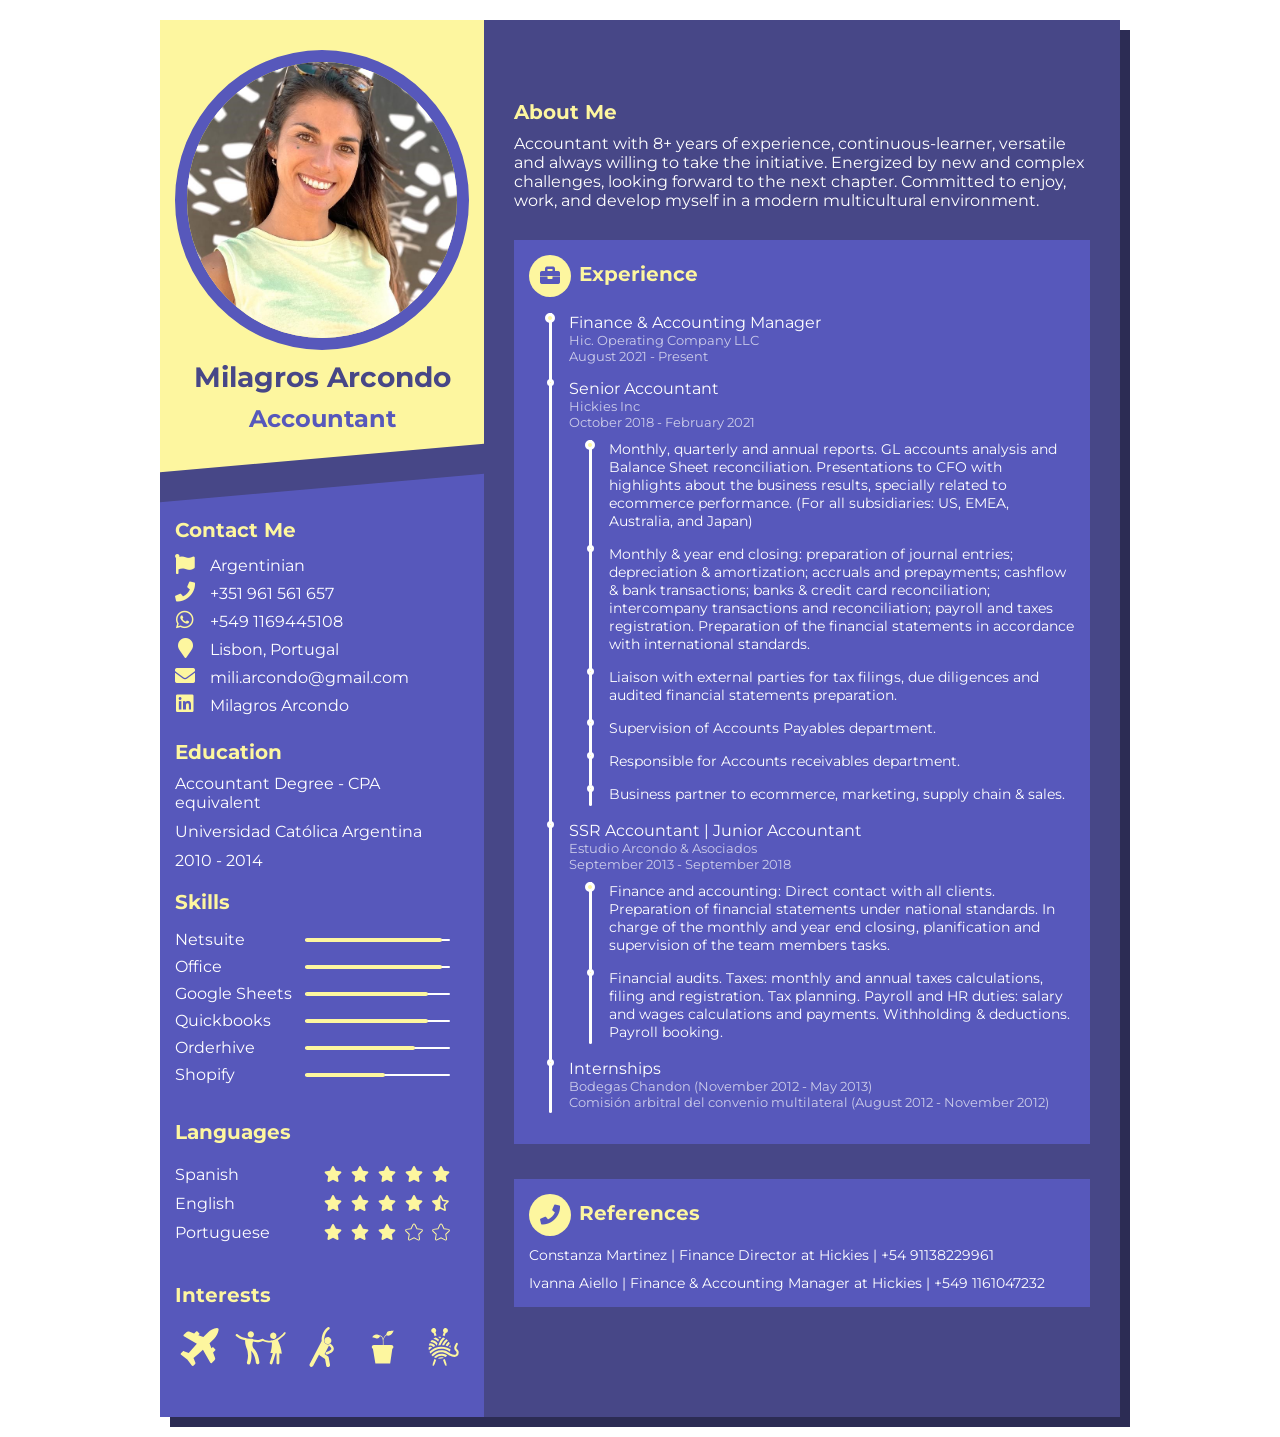
==== commit 9a53f296: "added whatsapp" ====
--- a/index.html
+++ b/index.html
@@ -36,6 +36,12 @@
               ><span>+351 961 561 657</span></a
             >
           </div>
+          <div class="call">
+            <a href="https://wa.me/5491169445108"
+              ><i class="fab fa-whatsapp"></i
+              ><span>+549 1169445108</span></a
+            >
+          </div>
           <div class="address">
             <a
               href="https://goo.gl/maps/beB5qYhvzQ7PGoXE7?coh=178572&entry=tt"
@@ -49,12 +55,7 @@
               ><span>mili.arcondo@gmail.com</span></a
             >
           </div>
-          <!-- <div class="website">
-            <a href="http://www.mpoggio.com/" target="_blank">
-              <i class="fas fa-home"></i
-              ><span>www.mpoggio.com</span></a
-            >
-          </div> -->
+
           <div class="website">
             <a
               href="https://www.linkedin.com/in/milagrosarcondo"
--- a/index.css
+++ b/index.css
@@ -554,3 +554,6 @@
   font-size: 14px;
 }
 
+.about {
+  margin-top: 50px;
+}
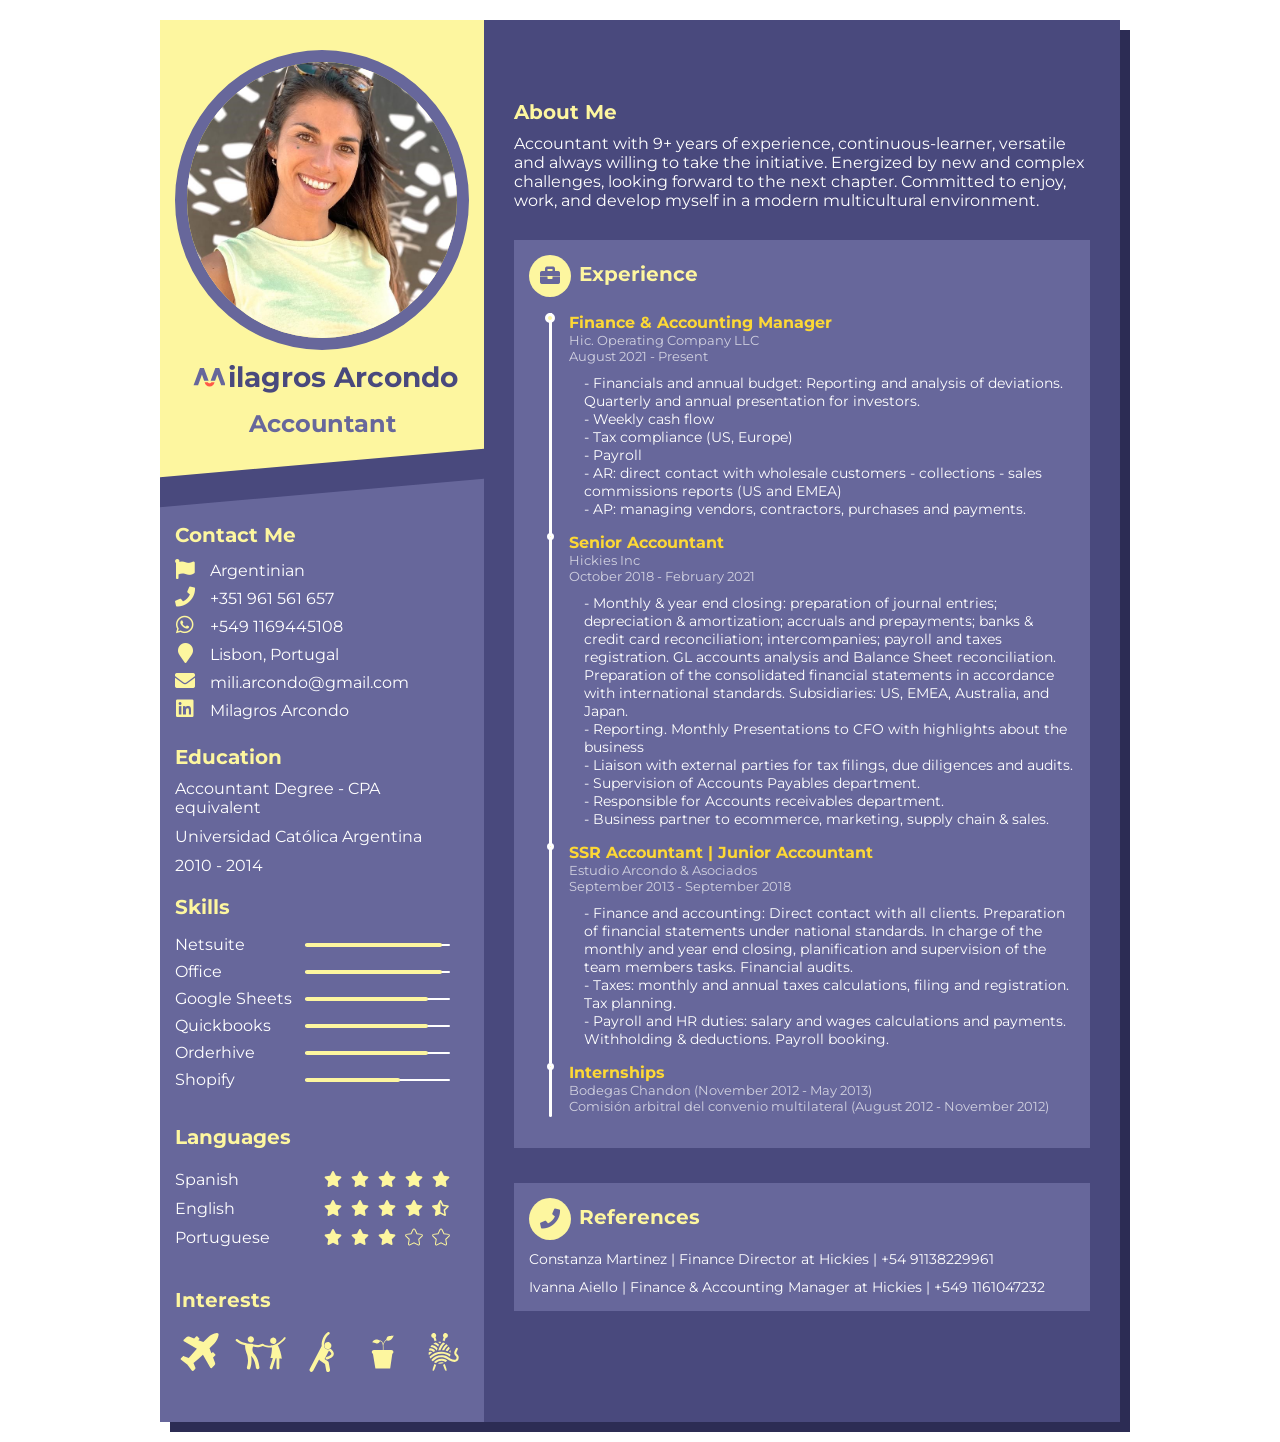
==== commit 8e6d3195: "final version?" ====
--- a/index.html
+++ b/index.html
@@ -20,7 +20,11 @@
             <img src="./mili.jpeg" alt="Milagros Arcondo" />
           </div>
           <div class="info">
-            <h1 class="name">Milagros Arcondo</h1>
+            <div class="full-name">
+              <img src="emi.svg" />
+              <h1 class="name">ilagros Arcondo</h1>
+            </div>
+
             <h2 class="job">Accountant</h2>
           </div>
         </div>
@@ -851,7 +855,7 @@
       <div class="func">
         <div class="about">
           <h3>About Me</h3>
-          Accountant with 8+ years of experience, continuous-learner,
+          Accountant with 9+ years of experience, continuous-learner,
           versatile and always willing to take the initiative.
           Energized by new and complex challenges, looking forward to
           the next chapter. Committed to enjoy, work, and develop
@@ -861,70 +865,78 @@
           <h3><i class="fa fa-briefcase"></i>Experience</h3>
           <ul>
             <li>
-              <span>Finance & Accounting Manager</span
+              <span class="work-title"
+                >Finance & Accounting Manager</span
               ><small>Hic. Operating Company LLC</small>
               <small>August 2021 - Present</small>
+              <div class="work-info">
+                - Financials and annual budget: Reporting and analysis
+                of deviations. Quarterly and annual presentation for
+                investors. <br />
+                - Weekly cash flow <br />
+                - Tax compliance (US, Europe) <br />
+                - Payroll <br />
+                - AR: direct contact with wholesale customers -
+                collections - sales commissions reports (US and EMEA)
+                <br />
+                - AP: managing vendors, contractors, purchases and
+                payments.
+              </div>
             </li>
             <li>
-              <span>Senior Accountant</span><small>Hickies Inc</small>
+              <span class="work-title">Senior Accountant</span
+              ><small>Hickies Inc</small>
               <small>October 2018 - February 2021</small>
-              <ul class="work-list">
-                <li>
-                  Monthly, quarterly and annual reports. GL accounts
-                  analysis and Balance Sheet reconciliation.
-                  Presentations to CFO with highlights about the
-                  business results, specially related to ecommerce
-                  performance. (For all subsidiaries: US, EMEA,
-                  Australia, and Japan)
-                </li>
-                <li>
-                  Monthly & year end closing: preparation of journal
-                  entries; depreciation & amortization; accruals and
-                  prepayments; cashflow & bank transactions; banks &
-                  credit card reconciliation; intercompany
-                  transactions and reconciliation; payroll and taxes
-                  registration. Preparation of the financial
-                  statements in accordance with international
-                  standards.
-                </li>
-                <li>
-                  Liaison with external parties for tax filings, due
-                  diligences and audited financial statements
-                  preparation.
-                </li>
-                <li>Supervision of Accounts Payables department.</li>
-                <li>
-                  Responsible for Accounts receivables department.
-                </li>
-                <li>
-                  Business partner to ecommerce, marketing, supply
-                  chain & sales.
-                </li>
-              </ul>
+              <div class="work-info">
+                - Monthly &amp; year end closing: preparation of
+                journal entries; depreciation &amp; amortization;
+                accruals and prepayments; banks &amp; credit card
+                reconciliation; intercompanies; payroll and taxes
+                registration. GL accounts analysis and Balance Sheet
+                reconciliation. Preparation of the consolidated
+                financial statements in accordance with international
+                standards. Subsidiaries: US, EMEA, Australia, and
+                Japan. <br />
+
+                - Reporting. Monthly Presentations to CFO with
+                highlights about the business <br />
+
+                - Liaison with external parties for tax filings, due
+                diligences and audits. <br />
+
+                - Supervision of Accounts Payables department. <br />
+
+                - Responsible for Accounts receivables department.
+                <br />
+
+                - Business partner to ecommerce, marketing, supply
+                chain &amp; sales.
+              </div>
             </li>
             <li>
-              <span>SSR Accountant | Junior Accountant</span>
+              <span class="work-title"
+                >SSR Accountant | Junior Accountant</span
+              >
               <small>Estudio Arcondo & Asociados</small>
               <small>September 2013 - September 2018</small>
-              <ul class="work-list">
-                <li>
-                  Finance and accounting: Direct contact with all
-                  clients. Preparation of financial statements under
-                  national standards. In charge of the monthly and
-                  year end closing, planification and supervision of
-                  the team members tasks.
-                </li>
-                <li>
-                  Financial audits. Taxes: monthly and annual taxes
-                  calculations, filing and registration. Tax planning.
-                  Payroll and HR duties: salary and wages calculations
-                  and payments. Withholding & deductions. Payroll
-                  booking.
-                </li>
-              </ul>
+
+              <div class="work-info">
+                - Finance and accounting: Direct contact with all
+                clients. Preparation of financial statements under
+                national standards. In charge of the monthly and year
+                end closing, planification and supervision of the team
+                members tasks. Financial audits. <br />
+
+                - Taxes: monthly and annual taxes calculations, filing
+                and registration. Tax planning. <br />
+
+                - Payroll and HR duties: salary and wages calculations
+                and payments. Withholding &amp; deductions. Payroll
+                booking.
+              </div>
             </li>
             <li>
-              <span>Internships</span
+              <span class="work-title">Internships</span
               ><small
                 >Bodegas Chandon (November 2012 - May 2013)</small
               >
--- a/index.css
+++ b/index.css
@@ -41,7 +41,7 @@
 
 .resume {
   width: 960px;
-  background: #474787;
+  background: #49497d;
   color: #ffffff;
   margin: 20px auto;
   box-shadow: 10px 10px #2c2c54;
@@ -65,7 +65,7 @@
 .resume .base {
   width: 51%;
   padding: 30px 15px;
-  background: #5758BB;
+  background: #67679b;
   color: #ffffff;
 }
 
@@ -80,7 +80,7 @@
 .resume .base .profile::after {
   content: "";
   position: absolute;
-  background: #474787;
+  background: #49497d;
   width: 100%;
   height: 30px;
   bottom: -15px;
@@ -94,7 +94,7 @@
   border-radius: 50%;
   height: 300px;
   object-fit: cover;
-  border: 12px solid #5758BB;
+  border: 12px solid #67679b;
 }
 
 .resume .base .profile .photo {
@@ -107,7 +107,7 @@
   font-size: 100px;
   text-align: center;
   margin: auto;
-  color: #5758BB;
+  color: #67679b;
 }
 
 .resume .base .profile .info {
@@ -119,7 +119,7 @@
   margin-top: 10px;
   margin-bottom: 0;
   font-size: 1.75em;
-  color: #474787;
+  color: #49497d;
 }
 
 .resume .base .profile .info .job {
@@ -127,7 +127,7 @@
   margin-bottom: 0;
   font-size: 1.5em;
 
-  color: #5758BB;
+  color: #67679b;
 }
 
 .resume .base .contact div {
@@ -199,7 +199,7 @@
   height: 60px;
   border-radius: 50%;
   line-height: 60px;
-  color: #5758BB;
+  color: #67679b;
   margin: 0 10px 10px 10px;
   transition-duration: 0.3s;
 }
@@ -235,7 +235,7 @@
 }
 
 .resume .func h3 i {
-  color: #5758BB;
+  color: #67679b;
   background: #fdf69f;
   width: 42px;
   height: 42px;
@@ -348,7 +348,7 @@
 
 .resume .func .work {
   width: 100%;
-  background: #5758BB;
+  background: #67679b;
   padding: 15px;
   margin: 20px 4% 15px 0;
 }
@@ -357,7 +357,7 @@
 
 .resume .base .skills-prog {
   clear: both;
-  background: #5758BB;
+  background: #67679b;
 }
 
 .resume .base .skills-prog i {
@@ -406,7 +406,7 @@
 
 .resume .base .skills-soft {
   clear: both;
-  background: #5758BB;
+  background: #67679b;
 }
 
 
@@ -455,7 +455,7 @@
 }
 
 .resume .base .interests {
-  background: #5758BB;
+  background: #67679b;
 }
 
 .resume .base .interests-items {
@@ -557,3 +557,24 @@
 .about {
   margin-top: 50px;
 }
+
+.full-name {
+  display: flex;
+}
+
+.full-name img {
+  padding-top: 9px;
+  padding-right: 3px;
+}
+
+.work-info {
+  margin-left: 15px;
+  margin-top: 10px;
+  font-size: 14px;
+  line-height: 18px;
+}
+
+.work-title {
+  color: #fdd835;
+  font-weight: bold;
+}
